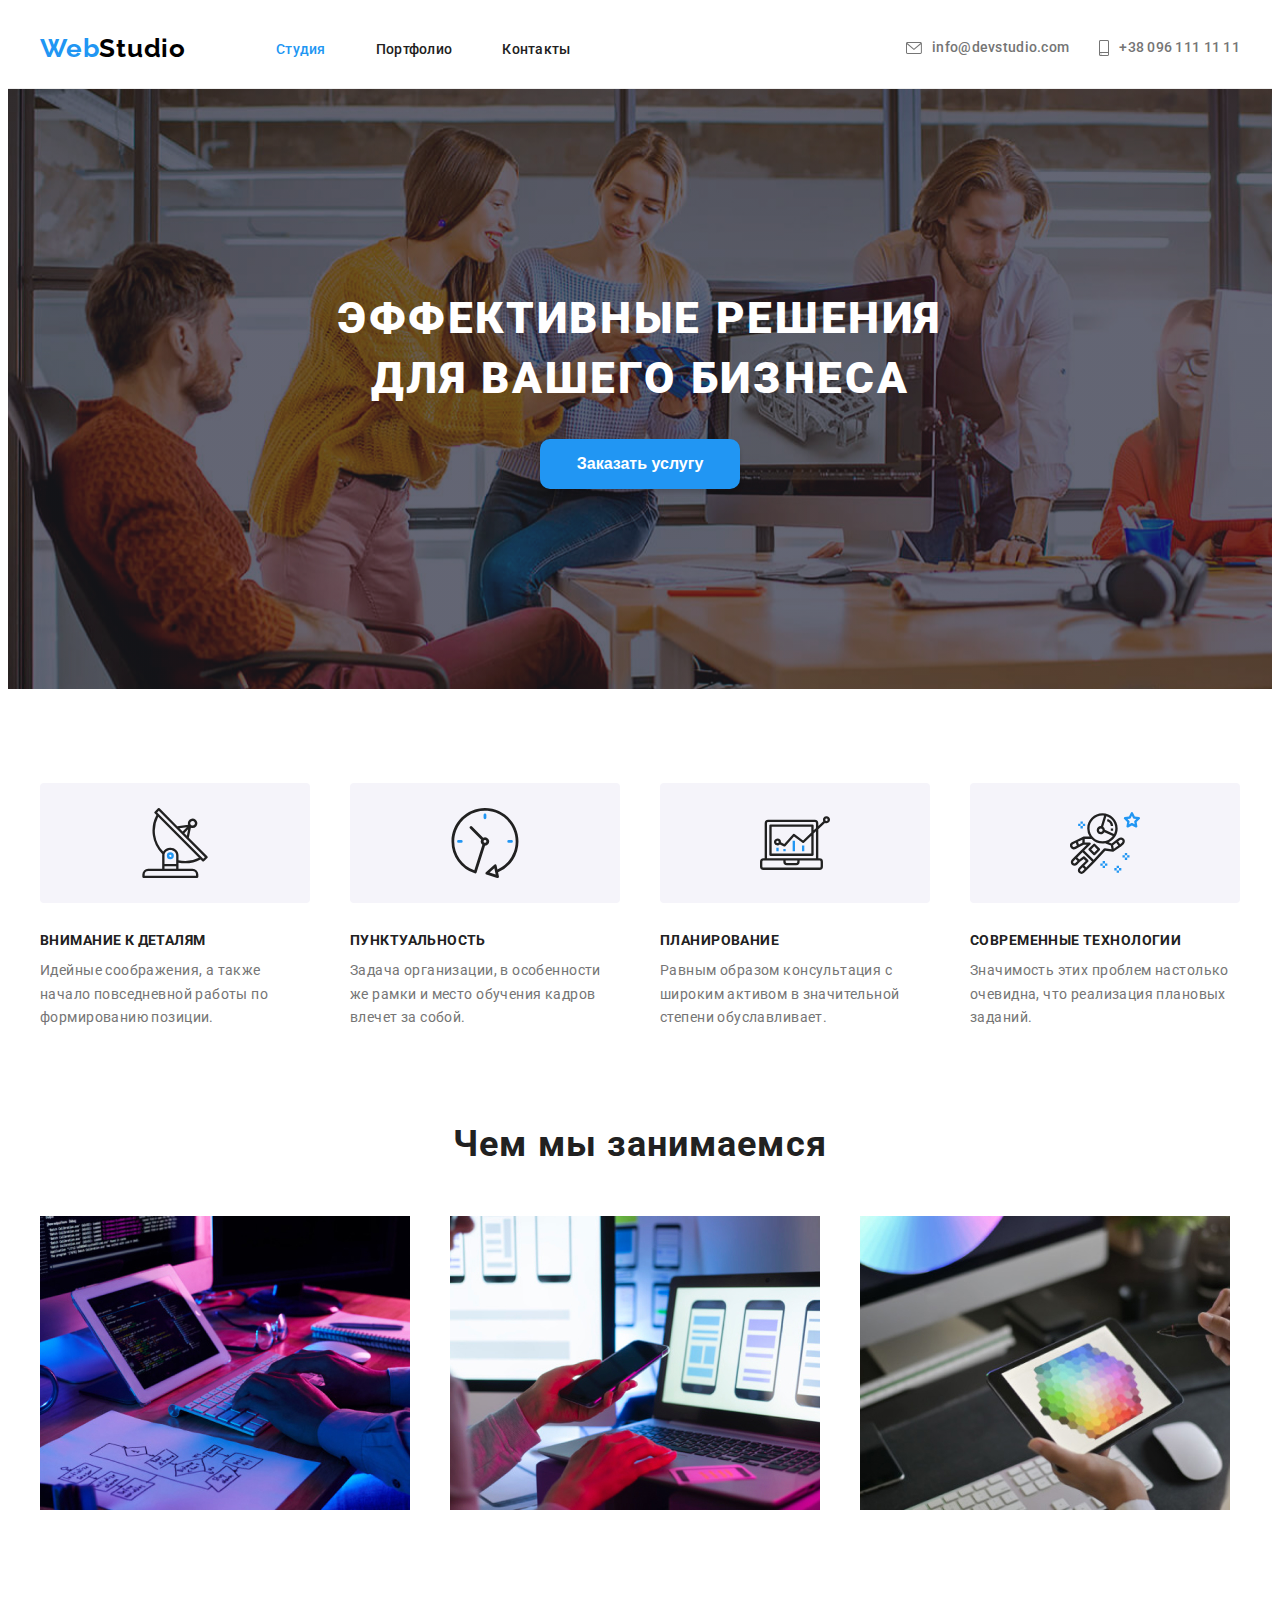
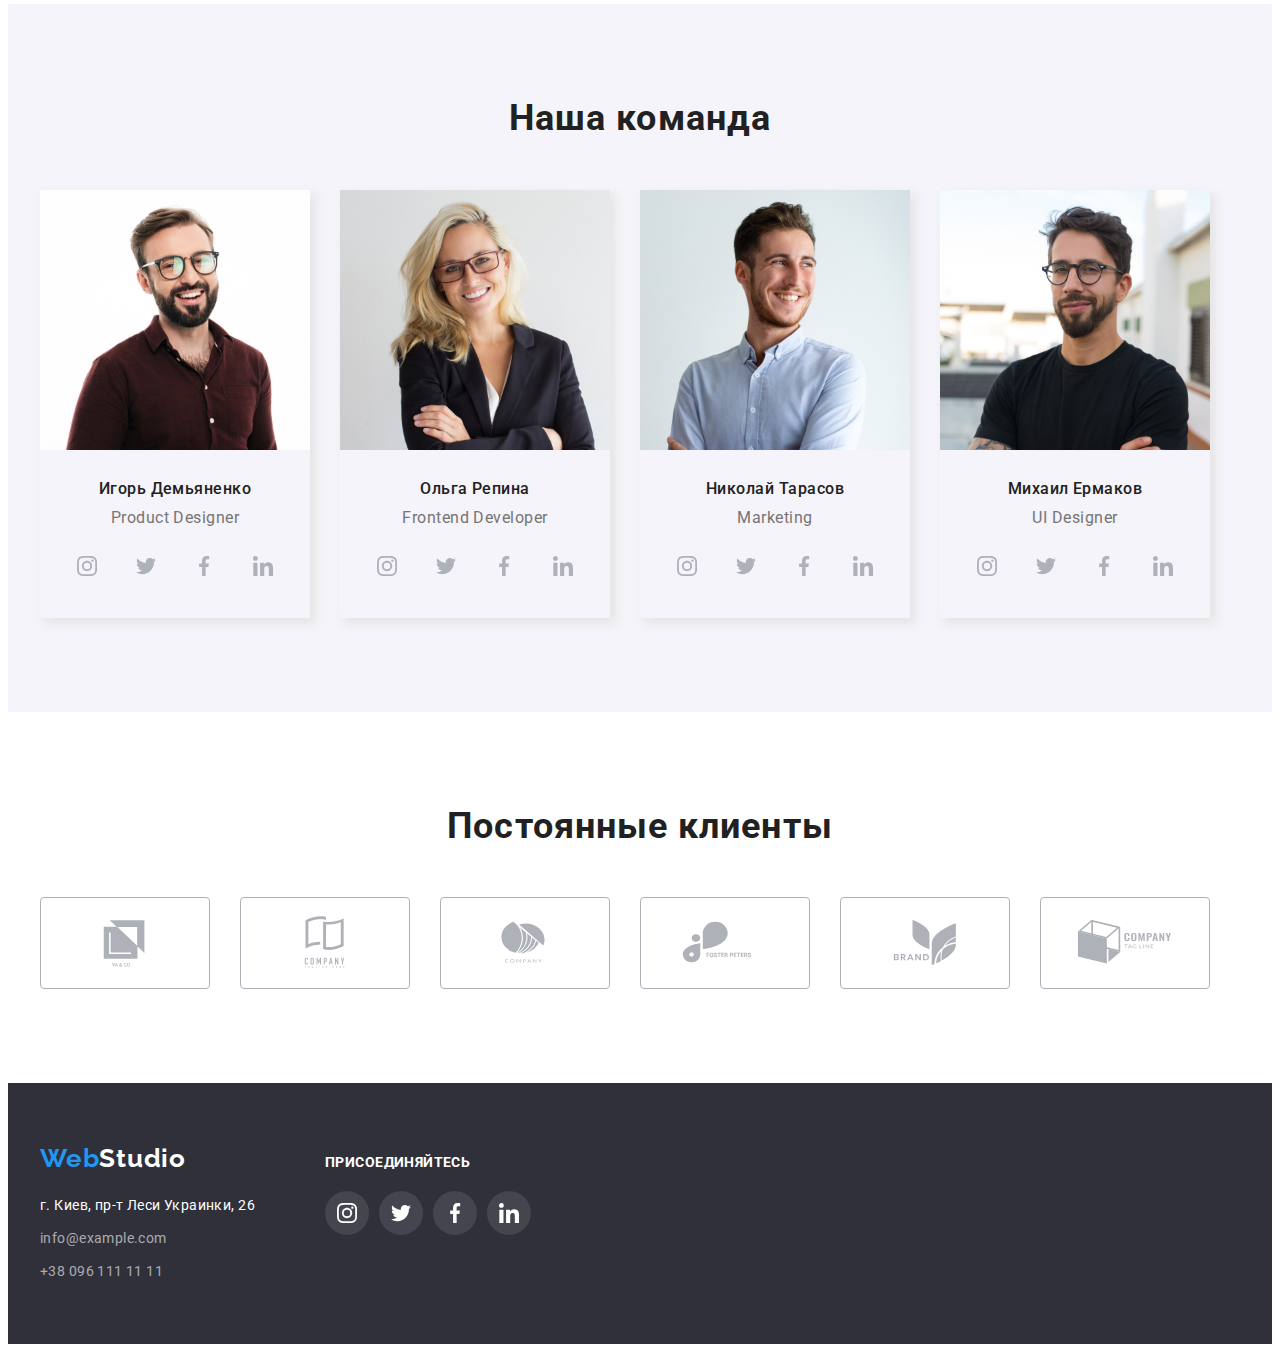
==== index.html @ e1b0efdb "1" ====
<!DOCTYPE html>
        <html lang="ru">
        <head>
            <meta charset="UTF-8">
            <meta http-equiv="X-UA-Compatible" content="IE=edge">
            <meta name="viewport" content="width=device-width, initial-scale=1.0">
            <title>Веб студия</title>
            <link rel="preconnect" href="https://fonts.gstatic.com">
            <link
                href="https://fonts.googleapis.com/css2?family=Raleway:wght@700&amp;family=Roboto:wght@400;500;700;900&amp;display=swap"
                rel="stylesheet">
            <link rel="stylesheet" href="https://cdnjs.cloudflare.com/ajax/libs/modern-normalize/1.0.0/modern-normalize.min.css"
                    integrity="sha512-ISS7cAi1PEhQ8jnbJpJZMd29NlhNj4AWYyLOSp2CE/CsHxTCu+r+t0D2yoJudVrd0/8fTVPUVDzY5Tvli75u/g=="
                    crossorigin="anonymous" />
            <link rel="stylesheet" href="./CSS/styles.css">

        </head>

        <body class="body">
    <!--page header-->
        <header class="header">
            <div class="container header-container">

            
            <nav class="navigation">
                <a class="logo-link link" href="index.html">
                 <span class="logo-link-firstWord">Web</span><span class="logo-link-secondWord">Studio</span> 
                </a>    
                <ul class="menu list">
                    <li class="menu-item"> <a class="menu-item-link link current" href="./index.html">Студия</a> </li>
                    <li class="menu-item"><a class="menu-item-link link " href="./portfolio.html">Портфолио</a> </li>
                    <li class="menu-item"> <a class="menu-item-link link" href="#Контакты">Контакты</a> </li>
                </ul>
            </nav>
            <ul class="header-contacts list">    
                <li class="header-contacts-item"><a class="header-contacts-mail-link link" href="mailto:info@devstudio.com">
                   <svg class="header-contacts-icon-mail">
                            <use  href="./images/sprite.svg#icon-mail"> </use> 
                        </svg>  info@devstudio.com</a></li>

                <li class="header-contacts-item"><a class="header-contacts-tel-link link" href="tel:+380961111111"> 
                    <svg class="header-contacts-icon-smartphone">
                    <use href="./images/sprite.svg#icon-smartphone"> </use>
                </svg> +38 096 111 11 11 </a></li>
                
            </ul> 
            
            </div>
        
        </header>  
   
    <main>
         <!-- hero section -->
            <section class="hero section">
                <div class="container"><h1 class="hero-title" id="Студия">Эффективные решения <br> для вашего бизнеса</h1>
                <button class="modal-btn" type="button">Заказать услугу</button>
                </div>
             </section>
    
    <!-- features section -->
        <section class="features section">
            <div class="container features-container">
                <h2 class="visually-hidden">Features</h2>
            <ul class="features-list section-padding list">
                <li class="features-list-item">
                    <div class="features-list-item-pictureContainer"><svg class="features-list-item-icon">
                        <use href="./images/sprite.svg#icon-antenna"></use>
                    </svg></div>
                    <h3 class="features-list-item-title">Внимание к деталям</h3>
                    <p class="features-list-item-discription"> Идейные соображения, а также начало повседневной работы по
                        формированию позиции.</p>
                </li>
                <li class="features-list-item">
                    <div class="features-list-item-pictureContainer"><svg class="features-list-item-icon">
                        <use href="./images/sprite.svg#icon-clock"></use>
                    </svg>
                </div>
                    <h3 class="features-list-item-title">Пунктуальность</h3>
                    <p class="features-list-item-discription"> Задача организации, в особенности же рамки и место обучения кадров
                        влечет за собой.</p>
                </li>
                <li class="features-list-item">
                    <div class="features-list-item-pictureContainer">
                        <svg class="features-list-item-icon">
                            <use href="./images/sprite.svg#icon-diagram"></use>
                        </svg>
                    </div>
                    <h3 class="features-list-item-title">Планирование</h3>
                    <p class="features-list-item-discription">Равным образом консультация с широким активом в значительной степени
                        обуславливает.</p>
                </li>
                <li class="features-list-item">
                    <div class="features-list-item-pictureContainer">
                        <svg class="features-list-item-icon">
                            <use href="./images/sprite.svg#icon-astronaut"></use>
                        </svg>
                    </div>
                    <h3 class="features-list-item-title">Современные технологии</h3>
                    <p class="features-list-item-discription">Значимость этих проблем настолько очевидна, что реализация плановых
                        заданий.</p>
                </li>
            </ul>
        
        </div>
            
        </section>

    <!-- about section -->
    <section class="about section">
        <div class="container"> 

        
            <h2 class="about-title" id="Портфолио">Чем мы занимаемся</h2>
        
            <ul class="about-list list">
            <li class="about-list-item"><img class="about-list-item-photo" src="./images/about/about1.jpg"
                    alt="пишет на клавиатуре" width="370" height="294"></li>
            <li class="about-list-item"><img class="about-list-item-photo" src="./images/about/about2.jpg"
                    alt="смотрит на телефон" width="370" height="294"></li>
            <li class="about-list-item"><img class="about-list-item-photo" src="./images/about/about3.jpg"
                    alt="смотрит на планшет" width="370" height="294"></li>
        </ul>
    </div>
        
    </section>

    <!--team section-->
    <section class="team section">
    <div class="container team-container section-padding">   
                <h2 class="team-title">Наша команда</h2>
        <ul class="team-list list">
            <li class="team-list-item"><img class="team-list-item-photo" src="./images/team/команда1.jpg" alt="парень в очках"
                    width="270" height="260">
               <div class="team-list-item-dicription"><h3 class="team-list-item-name">Игорь Демьяненко</h3>
            <p class="team-list-item-position" lang="en">Product Designer</p> 
            <ul class="social-list list">
                <li class="social-list-item">
                    <a href="" class="social-list-link link">
                        <svg class="social-list-icon">
                            <use href="./images/sprite.svg#icon-instagram"></use>
                        </svg>
                    </a>
                </li>
                <li class="social-list-item">
                    <a href="" class="social-list-link link">
                        <svg class="social-list-icon">
                            <use href="./images/sprite.svg#icon-twitter"></use>
                        </svg>
                    </a>
                </li>
                <li class="social-list-item">
                    <a href="" class="social-list-link link">
                        <svg class="social-list-icon">
                            <use href="./images/sprite.svg#icon-facebook"></use>
                        </svg>
                    </a>
                </li>
                <li class="social-list-item">
                    <a href="" class="social-list-link link">
                        <svg class="social-list-icon">
                            <use href="./images/sprite.svg#icon-linkedin"></use>
                        </svg>
                    </a>
                </li>
            </ul>
        </div> 
            </li>
            <li class="team-list-item"><img class="team-list-item-photo" src="./images/team/команда2.jpg" alt="девушка в очках"
                    width="270" height="260">
               <div class="team-list-item-dicription"><h3 class="team-list-item-name">Ольга Репина</h3>
            <p class="team-list-item-position" lang="en">Frontend Developer</p>
            <ul class="social-list list">
                <li class="social-list-item">
                    <a href="" class="social-list-link link">
                        <svg class="social-list-icon">
                            <use href="./images/sprite.svg#icon-instagram"></use>
                        </svg>
                    </a>
                </li>
                <li class="social-list-item">
                    <a href="" class="social-list-link link">
                        <svg class="social-list-icon">
                            <use href="./images/sprite.svg#icon-twitter"></use>
                        </svg>
                    </a>
                </li>
                <li class="social-list-item">
                    <a href="" class="social-list-link link">
                        <svg class="social-list-icon">
                            <use href="./images/sprite.svg#icon-facebook"></use>
                        </svg>
                    </a>
                </li>
                <li class="social-list-item">
                    <a href="" class="social-list-link link">
                        <svg class="social-list-icon">
                            <use href="./images/sprite.svg#icon-linkedin"></use>
                        </svg>
                    </a>
                </li>
            </ul>
        
        </div> 
            </li>
            <li class="team-list-item"><img class="team-list-item-photo" src="./images/team/команда3.jpg" alt="парень в рубашке"
                    width="270" height="260">
               <div class="team-list-item-dicription"><h3 class="team-list-item-name">Николай Тарасов</h3>
            <p class="team-list-item-position" lang="en">Marketing</p>
        <ul class="social-list list">
            <li class="social-list-item">
                <a href="" class="social-list-link link">
                    <svg class="social-list-icon">
                        <use href="./images/sprite.svg#icon-instagram"></use>
                    </svg>
                </a>
            </li>
            <li class="social-list-item">
                <a href="" class="social-list-link link">
                    <svg class="social-list-icon">
                        <use href="./images/sprite.svg#icon-twitter"></use>
                    </svg>
                </a>
            </li>
            <li class="social-list-item">
                <a href="" class="social-list-link link">
                    <svg class="social-list-icon">
                        <use href="./images/sprite.svg#icon-facebook"></use>
                    </svg>
                </a>
            </li>
            <li class="social-list-item">
                <a href="" class="social-list-link link">
                    <svg class="social-list-icon">
                        <use href="./images/sprite.svg#icon-linkedin"></use>
                    </svg>
                </a>
            </li>
        </ul>
        </div> 
            </li>
            <li class="team-list-item"><img class="team-list-item-photo" src="./images/team/команда4.jpg"
                    alt="парень в футболке" width="270" height="260">
               <div class="team-list-item-dicription"><h3 class="team-list-item-name">Михаил Ермаков</h3>
            <p class="team-list-item-position" lang="en">UI Designer</p>
        <ul class="social-list list">
            <li class="social-list-item">
                <a href="" class="social-list-link link">
                    <svg class="social-list-icon">
                        <use href="./images/sprite.svg#icon-instagram"></use>
                    </svg>
                </a>
            </li>
            <li class="social-list-item">
                <a href="" class="social-list-link link">
                    <svg class="social-list-icon">
                        <use href="./images/sprite.svg#icon-twitter"></use>
                    </svg>
                </a>
            </li>
            <li class="social-list-item">
                <a href="" class="social-list-link link">
                    <svg class="social-list-icon">
                        <use href="./images/sprite.svg#icon-facebook"></use>
                    </svg>
                </a>
            </li>
            <li class="social-list-item">
                <a href="" class="social-list-link link">
                    <svg class="social-list-icon">
                        <use href="./images/sprite.svg#icon-linkedin"></use>
                    </svg>
                </a>
            </li>
        </ul>
        </div> 
            </li>

            
        </ul>
    </div>
    </section>

    <!--clients section-->
    <section class="clients-section section">
<div class="container clients-container clients-padding">
<h2 class="clients-title">Постоянные клиенты</h2>
<ul class="clients-section-list list">
    <li class="clients-section-list-item link">
        <a href="" class="clients-section-list-link">
        <svg class="clients-section-list-link-logo">
            <use href="./images/sprite.svg#icon-logo"></use>
        </svg>
        </a>
    </li>
    <li class="clients-section-list-item link"> 
        <a href="" class="clients-section-list-link">
        <svg class="clients-section-list-link-logo">
            <use href="./images/sprite.svg#icon-logo-1"></use>
        </svg>
        </a>
    </li>
    <li class="clients-section-list-item link">
        <a href="" class="clients-section-list-link"><svg class="clients-section-list-link-logo">
            <use href="./images/sprite.svg#icon-logo-2"></use>
        </svg>
        </a>
    </li>
    <li class="clients-section-list-item link">
        <a href="" class="clients-section-list-link">
        <svg class="clients-section-list-link-logo">
            <use href="./images/sprite.svg#icon-logo-3"></use>
        </svg>
        </a>
    </li>
    <li class="clients-section-list-item link">
        <a href="" class="clients-section-list-link">
        <svg class="clients-section-list-link-logo">
            <use href="./images/sprite.svg#icon-logo-4"></use>
        </svg>
        </a>
    </li>
    <li class="clients-section-list-item link">
        <a href="" class="clients-section-list-link">
        <svg class="clients-section-list-link-logo">
            <use href="./images/sprite.svg#icon-logo-5"></use>
        </svg>
        </a>
    </li>
</ul>

</div>
 </section>
</main> 
    
    <!--footer section-->
    <footer class="footer">
    
        <div class="container footer-container">
            <div class="footer-container-logoContacts"> <a class="logo-link logo-link-footer link" href="index.html">
                    <span class="logo-link-firstWord">Web</span><span class="logo-link-secondWord-footer">Studio</span>
                </a>
                <address class="adress" id="Контакты">
                    <ul class="adress-list list">
                        <li class="adress-list-item"><a class="adress-list-item-link-map link"
                                href="https://goo.gl/maps/LLyhizGKncTBWdUg9" rel="noopener noreferrer" target="blank">г.
                                Киев, пр-т Леси
                                Украинки, 26</a></li>
                        <li class="adress-list-item"><a class="adress-list-item-link link"
                                href="mailto:info@example.com">info@example.com</a></li>
                        <li class="adress-list-item"><a class="adress-list-item-link link" href="tel:+380961111111">+38 096
                                111 11
                                11</a></li>
                    </ul>
            </div>
            </address>
            <div class="social-links-footer-container">
                <h3 class="social-links-footer-title">присоединяйтесь</h3>
                <ul class="social-links-footer-list list">
                    <li class="social-links-footer-list-item">
                        <a class="social-links-footer-list-item-link link" href="">
                            <svg class="social-links-footer-list-item-icon">
                                <use href="./images/sprite.svg#icon-instagram"></use>
                            </svg>
                        </a>
                    </li>
                    <li class="social-links-footer-list-item">
                        <a class="social-links-footer-list-item-link link" href="">
                            <svg class="social-links-footer-list-item-icon">
                                <use href="./images/sprite.svg#icon-twitter"></use>
                            </svg>
                        </a>
                    </li>
                    <li class="social-links-footer-list-item">
                        <a class="social-links-footer-list-item-link link" href="">
                            <svg class="social-links-footer-list-item-icon">
                                <use href="./images/sprite.svg#icon-facebook"></use>
                            </svg>
                        </a>
                    </li>
                    <li class="social-links-footer-list-item">
                        <a class="social-links-footer-list-item-link link" href="">
                            <svg class="social-links-footer-list-item-icon">
                                <use href="./images/sprite.svg#icon-linkedin"></use>
                            </svg>
                        </a>
                    </li>
                </ul>
            </div>
        </div>
    </footer>

        </body>
        </html>
---- CSS/styles.css ----
:root {
  --hover-color: #2196f3;
  --title-color: #212121;
  --contacts-and-discriptions-color: #757575;
  --footer-and-background-color: #2f303a;
  --team-and-portfolio-buttoms-backgrounds: #f5f4fa;
}

h1,
h2,
h3,
h4,
h5,
h6,
p {
  margin-top: 0;
  margin-bottom: 0;
}

ul,
ol {
  margin-top: 0;
  margin-bottom: 0;
  padding-left: 0;
}

img {
  display: block;
  max-width: 100%;
}

.list {
  list-style: none;
}
.link {
  text-decoration: none;
}

.section-padding {
  /* padding-top: 94px;
  padding-bottom: 94px;  */
}

.section {
  padding-top: 94px;
  padding-bottom: 94px;
}

.body {
  font-family: "Roboto", sans-serif;
}

.container {
  width: 1200px;
  padding-left: 15px;
  padding-right: 15px;
  margin: 0 auto;
}

.visually-hidden {
  position: absolute;
  width: 1px;
  height: 1px;
  margin: -1px;
  border: 0;
  padding: 0;

  white-space: nowrap;
  clip-path: inset(100%);
  clip: rect(0 0 0 0);
  overflow: hidden;
}

.social-list-icon {
  width: 20px;
  height: 20px;
}

.social-list-link {
  display: flex;
  justify-content: center;
  align-items: center;
  width: 44px;
  height: 44px;
  background-color: #ffffff;
  border-radius: 50%;
}

.social-list {
  display: flex;
  /* padding: 16px 32px 0px 32px; */
  justify-content: space-between;
}

/*header*/

.header {
  border-bottom: 1px solid #eeeeee;
}

.header-container {
  display: flex;
  align-items: center;
}

.logo-link:not(.logo-link-footer) {
  margin-right: 90px;
  /* padding-top: 25px;
  padding-bottom: 25px; */
}

.navigation {
  display: flex;
  align-items: center;
  /*margin-right: 333px;
  padding-bottom: 32px;
  padding-top: 32px; */
}

.menu {
  display: flex;
  align-items: center;
}

.menu-item:not(:last-child) {
  margin-right: 50px;
}

.header-contacts {
  display: flex;
  align-items: center;
  margin-left: auto;
}
.header-contacts-item:not(:last-child) {
}

.logo-link {
  font-family: "Raleway", sans-serif;
  font-weight: 700;
  font-size: 26px;
  line-height: 1.19;
  letter-spacing: 0.03em;
}

.logo-link-firstWord {
  color: var(--hover-color);
}
.logo-link-secondWord {
  color: #000;
}

.menu-item-link {
  font-weight: 500;
  font-size: 14px;
  line-height: 1.14;
  letter-spacing: 0.02em;
  color: var(--title-color);
  padding-top: 32px;
  padding-bottom: 32px;
}

.menu-item-link:hover,
.menu-item-link:focus,
.current {
  color: var(--hover-color);
}

.header-contacts-tel-link,
.header-contacts-mail-link {
  font-weight: 500;
  font-size: 14px;
  line-height: 1.14;
  letter-spacing: 0.02em;
  color: var(--contacts-and-discriptions-color);

  display: flex;
  align-items: center;
}

.header-contacts-mail-link {
  margin-right: 30px;
}

.header-contacts-tel-link:hover,
.header-contacts-tel-link:focus {
  color: var(--hover-color);
}
.header-contacts-mail-link:hover,
.header-contacts-mail-link:focus {
  color: var(--hover-color);
}

.header-contacts-icon {
  display: inline;

  margin-right: 10px;
}

.header-contacts-icon-mail {
  display: flex;
  align-items: center;
  justify-content: center;
  fill: currentColor;
  width: 16px;
  height: 12px;
  margin: 34px 10px 34px;
}

.header-contacts-icon-smartphone {
  fill: #757575;
  width: 10px;
  height: 16px;
  fill: currentColor;

  margin: 32px 10px 32px 0px;
}

/*header end*/

/*hero*/

.hero {
  background-color: var(--footer-and-background-color);
  text-align: center;
  padding-top: 200px;
  padding-bottom: 200px;
  background-color: #c4c4c4;
  background-image: linear-gradient(
      rgba(47, 48, 58, 0.4),
      rgba(47, 48, 58, 0.4)
    ),
    url(../images/hero/Img.jpg);
  background-size: cover;
  max-width: 1600px;
}

.hero-title {
  font-weight: 900;
  font-size: 44px;
  line-height: 1.36;

  letter-spacing: 0.06em;
  text-transform: uppercase;
  color: #ffffff;
  text-align: center;

  margin-bottom: 30px;
}

.modal-btn:hover,
.modal-btn:focus {
  background-color: #188ce8;
}
.modal-btn {
  font-weight: 700;
  font-size: 16px;
  line-height: 1.87;
  color: #ffffff;

  background: var(--hover-color);
  box-shadow: 0px 4px 4px rgba(0, 0, 0, 0.15);
  border-radius: 4px;

  width: 200px;
  height: 50px;
  left: 700px;
  top: 430px;

  text-align: center;

  border-radius: 10px;
  border: none;
  cursor: pointer;
}

/*hero end*/

/*features section*/

.features-list-item-title {
  font-weight: 700;
  font-size: 14px;
  line-height: 1.14;
  letter-spacing: 0.03em;
  text-transform: uppercase;

  color: var(--title-color);

  margin-bottom: 10px;
}

.features-list-item-discription {
  font-weight: 400;
  font-style: normal;
  font-size: 14px;
  line-height: 1.71;
  letter-spacing: 0.03em;

  width: 270px;
  /* height: 75px; 
  left: 215px; 
  top: 800px; */

  color: var(--contacts-and-discriptions-color);
}

.features-list {
  display: flex;
  justify-content: space-between;
}

.features-list-item {
  align-content: flex-start;
  width: 270px;
}

.features-list-item:not(:last-child) {
  margin-right: 30px;
}

.features-list-item-pictureContainer {
  display: flex;

  width: 270px;
  height: 120px;
  justify-content: center;
  align-items: center;
  background: #f5f4fa;
  border-radius: 4px;
  margin-bottom: 30px;
}

.features-list-item-icon {
  display: flex;
  width: 70px;
  height: 70px;
}

/*end features section */

/*about section*/

.about {
  text-align: center;
  padding-top: 0px;
}

.about-title {
  font-weight: 700;
  font-size: 36px;
  line-height: 1.16;
  text-align: center;
  letter-spacing: 0.03em;
  color: var(--title-color);

  margin-bottom: 50px;
}

.about-list {
  display: flex;
  flex-wrap: wrap;
  margin-left: -30px;
  margin-top: -30px;
}

.about-list-item {
  flex-basis: calc((100% - 90px) / 3);
  margin-top: 30px;
  margin-left: 30px;
}

/*end about section*/

/*team section*/
.team-container {
}

.team {
  background-color: var(--team-and-portfolio-buttoms-backgrounds);
}
.team-title {
  font-weight: 700;
  font-size: 36px;
  line-height: 1.16;
  letter-spacing: 0.03em;
  color: var(--title-color);
  display: flex;
  align-items: center;
  justify-content: center;

  margin-bottom: 50px;
}

.team-list {
  display: flex;
  /*  justify-content: space-between; 
  /* padding-bottom: 30px; */
  flex-wrap: wrap;
  margin-top: -30px;
  margin-left: -30px;
  /*  flex-basis: calc((100% - 120px) / 4); */
}

.team-list-item {
  /* outline: 1px ridge rgba(0, 0, 0, 0.15) ;
  outline-offset: -1px; */

  width: 270px;
  /*border: 1px;
  border-style: solid;
  border-radius: 4px; */

  margin-top: 30px;
  margin-left: 30px;

  box-shadow: 5px 5px 10px 1px #e5e5e5;
}

.team-list-item-photo {
  /*  margin-bottom: 30px; */
}

.team-list-item-dicription {
  /* margin-bottom: 60px; */
  padding-top: 30px;
  padding-bottom: 30px;
  padding-right: 25px;
  padding-left: 25px;
}

.photofilter-discription {
}

.team-list-item-name {
  font-weight: 500;
  font-size: 16px;
  line-height: 1.18;
  letter-spacing: 0.03em;
  color: var(--title-color);
  display: flex;
  align-items: center;
  margin-bottom: 10px;
  justify-content: center;
}
.team-list-item-position {
  font-weight: 400;
  font-size: 16px;
  line-height: 1.18;
  letter-spacing: 0.03em;
  color: var(--contacts-and-discriptions-color);
  display: flex;
  align-items: center;
  justify-content: center;
  margin-bottom: 16px;
}

.social-list-icon {
  width: 20px;
  height: 20px;
  fill: #afb1b8;
}

.social-list-link {
  display: flex;
  justify-content: center;
  align-items: center;
  width: 44px;
  height: 44px;
  background-color: transparent;
  border-radius: 50%;
}

.social-list-link:hover,
.social-list-link:focus {
  background: #2196f3;
}

.social-list-link:hover .social-list-icon,
.social-list-link:focus .social-list-icon {
  fill: #ffffff;
}

.social-list {
  display: flex;
  /* padding: 16px 32px 0px 32px; */
  justify-content: space-between;
}

/*end team section*/

/*clients section */

.clients-container {
}

.clients-title {
  font-weight: 700;
  font-size: 36px;
  line-height: 1.16;
  letter-spacing: 0.03em;
  color: var(--title-color);
  display: flex;
  align-items: center;
  justify-content: center;
  margin-bottom: 50px;
}

.clients-section-list {
  display: flex;
}
.clients-section-list-item:not(:last-child) {
  margin-right: 30px;
}

.clients-section-list-link {
  width: 170px;
  height: 92px;
  border: 1px solid #afb1b8;
  box-sizing: border-box;
  border-radius: 4px;

  display: flex;
  align-items: center;
  justify-content: center;
}

.clients-section-list-item {
  display: flex;

  width: 170px;
  height: 92px;
}
.clients-section-list-link-logo {
  width: 106px;
  height: 60px;
  fill: #afb1b8;
}

.clients-section-list-link:hover,
.clients-section-list-link:focus,
.clients-section-list-link:hover .clients-section-list-link-logo,
.clients-section-list-link:focus .clients-section-list-link-logo {
  border-color: #2196f3;
  fill: #2196f3;
}

.clients-section-list-link-logo:hover,
.clients-section-list-link-logo:focus {
  fill: #2196f3;
}

/*end clients section*/

/*footer*/

.adress {
  display: block;
}

.footer {
  background: var(--footer-and-background-color);
}

.footer-container {
  padding-bottom: 60px;
  padding-top: 60px;

  display: flex;

  align-items: baseline;
}

.logo-link-footer {
  display: block;
  margin-bottom: 20px;
}

.logo-link-firstWord {
  color: var(--hover-color);
}

.logo-link-secondWord-footer {
  color: #ffffff;
}

.adress-list-item-link-map {
  font-style: normal;
  font-weight: 400;
  font-size: 14px;
  line-height: 1.5;
  letter-spacing: 0.03em;

  color: #ffffff;
}

.adress-list-item-link {
  font-weight: 400;
  font-size: 14px;
  line-height: 1.71;
  font-style: normal;

  letter-spacing: 0.03em;
  color: rgba(255, 255, 255, 0.6);
}
.adress-list-item-link-map {
  font-weight: 400;
  font-size: 14px;
  line-height: 1.71;
  letter-spacing: 0.03em;

  color: #ffffff;
}

.adress-list-item:not(:last-child) {
  margin-bottom: 9px;
}

.social-links-footer-container {
  margin-left: 70px;
}

.social-links-footer-title {
  font-family: Roboto;
  font-weight: 700;
  font-size: 14px;
  line-height: 1.14;
  letter-spacing: 0.03em;
  color: #ffffff;
  text-transform: uppercase;

  margin-bottom: 20px;
}

.social-links-footer-list-item-link {
  display: flex;
  justify-content: center;
  align-items: center;
  width: 44px;
  height: 44px;
  background-color: rgba(255, 255, 255, 0.1);
  border-radius: 50%;
}

.social-links-footer-list-item-icon {
  width: 20px;
  height: 20px;
  fill: #ffffff;
}

.social-links-footer-list-item:not(:last-child) {
  margin-right: 10px;
}

.social-links-footer-list-item-link:hover,
.social-links-footer-list-item-link:focus {
  background: #2196f3;
}

.social-links-footer-list-item-link:hover .social-links-footer-list-item-icon,
.social-links-footer-list-item-link:focus .social-links-footer-list-item-icon {
  fill: #ffffff;
}

.social-links-footer-list {
  display: flex;
  justify-content: space-between;
}

/*end footer section*/

/*  portfolio section*/

.portfolio {
}

.portfolio-container {
}

.portfolio-list {
  display: flex;
  justify-content: center;
  margin-bottom: 50px;
}

.portfolio-item:not(:last-child) {
  margin-right: 8px;
}

.portfolio-photofilter-list {
  display: flex;
  flex-wrap: wrap;
  margin-left: -30px;
  margin-top: -30px;
}

.portfolio-photofilter-list-item {
  flex-basis: calc((100% - 90px) / 3);
  margin-left: 30px;
  margin-top: 30px;

  width: 270px;
  border: 1px;
}

.portfolio-photofilter-list-item:hover,
.portfolio-photofilter-list-item:focus {
  box-shadow: 5px 5px 10px 1px #e5e5e5;
}

.portfolio-photofilter-list-item:nth-child(3n) {
  margin-right: 0px;
}

.portfolio-item-link {
  width: 145px;
  height: 38px;
  left: 712px;
  top: 174px;

  background: var(--team-and-portfolio-buttoms-backgrounds);
  border-radius: 4px;

  border: none;
  border-radius: 5px;
}
.portfolio-item :hover,
.portfolio-item:focus {
  background-color: var(--hover-color);
  color: #ffffff;
  cursor: pointer;
  box-shadow: 5px 5px 10px 1px #e5e5e5;
}

.photofilter-discription {
  padding-top: 20px;
  padding-bottom: 20px;
  padding-right: 24px;
  padding-left: 24px;

  border-right: 1px solid #eeeeee;
  border-bottom: 1px solid #eeeeee;
  border-left: 1px solid #eeeeee;
}

.portfolio-item {
  font-weight: 500;
  font-size: 16px;
  line-height: 1.62;
  letter-spacing: 0.03em;

  color: var(--title-color);
}

.portfolio-photofilter-list-title {
  font-weight: 700;
  font-size: 18px;
  line-height: 2;
  letter-spacing: 0.06em;
  color: var(--title-color);
  margin-bottom: 5px;
}
.portfolio-photofilter-list-discription {
  font-weight: 400;
  font-size: 16px;
  line-height: 1.87;
  letter-spacing: 0.03em;
  color: var(--contacts-and-discriptions-color);
}
/*  end portfolio section*/
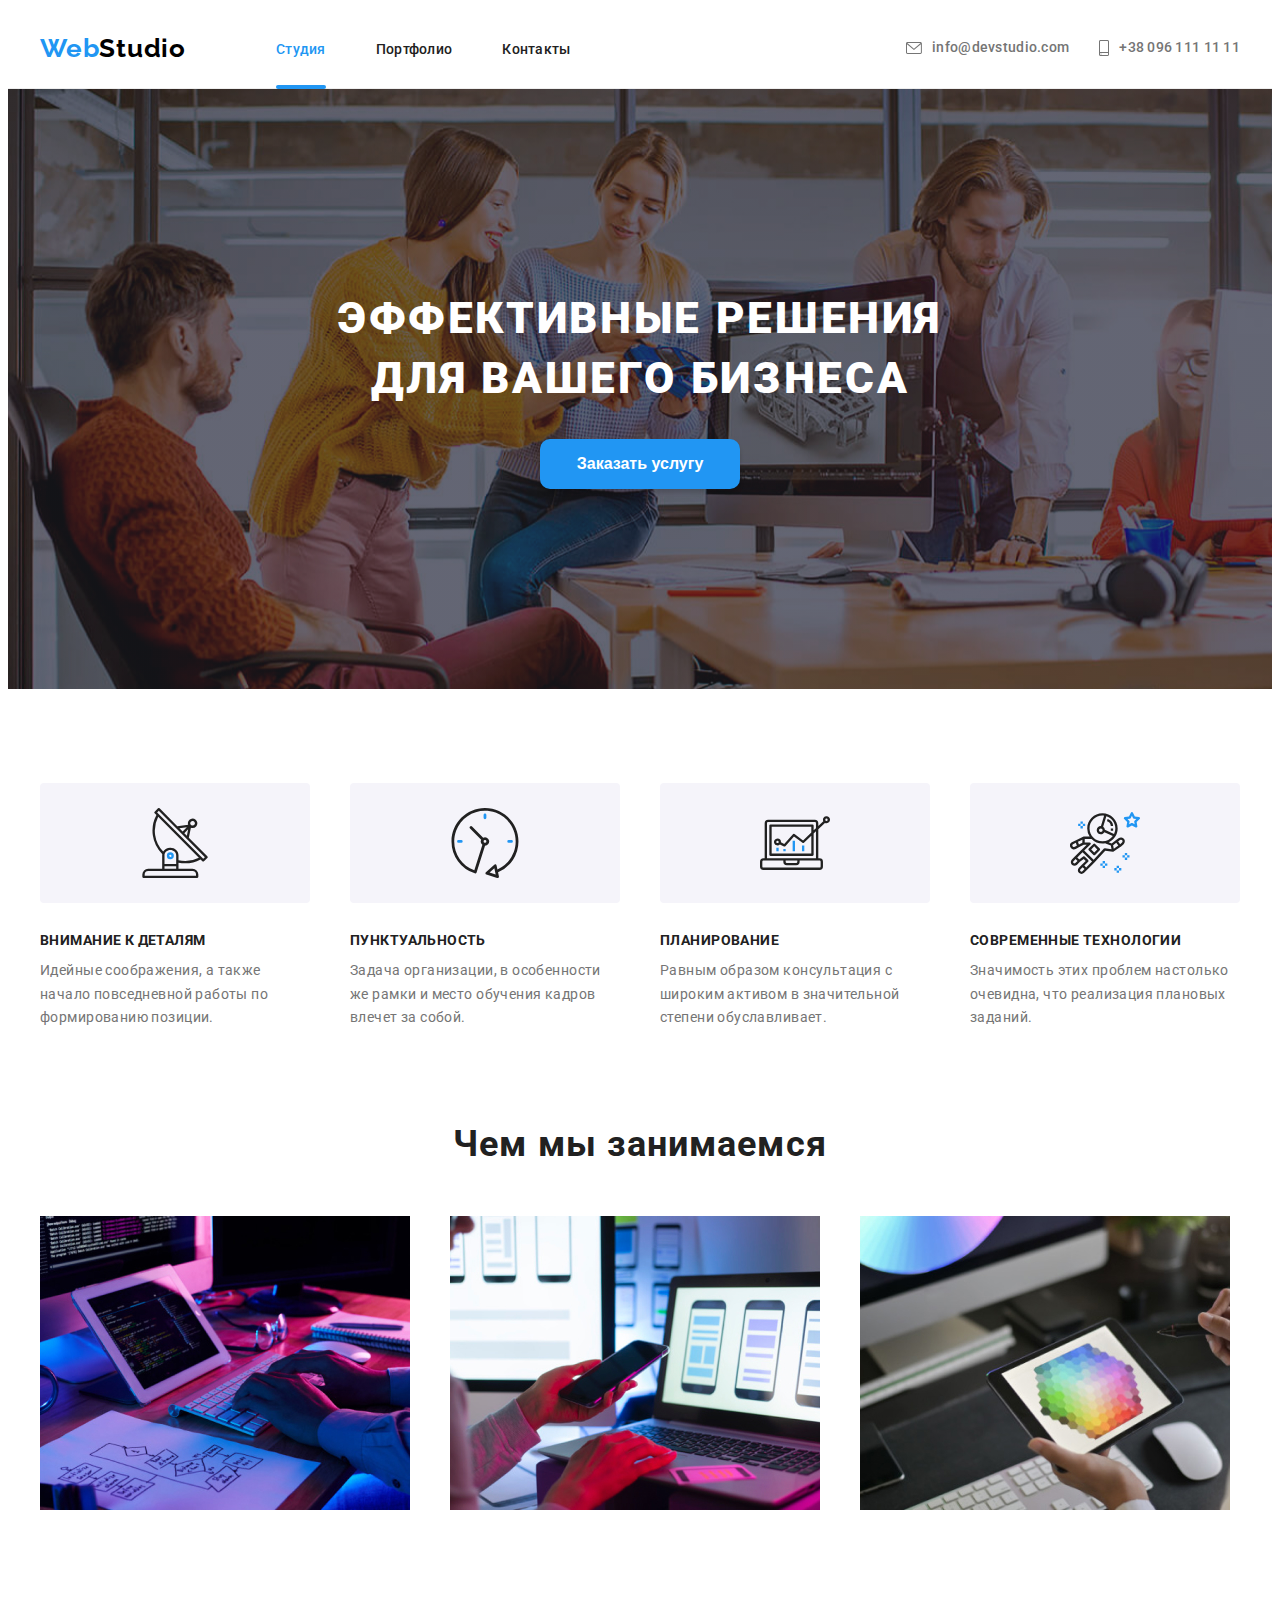
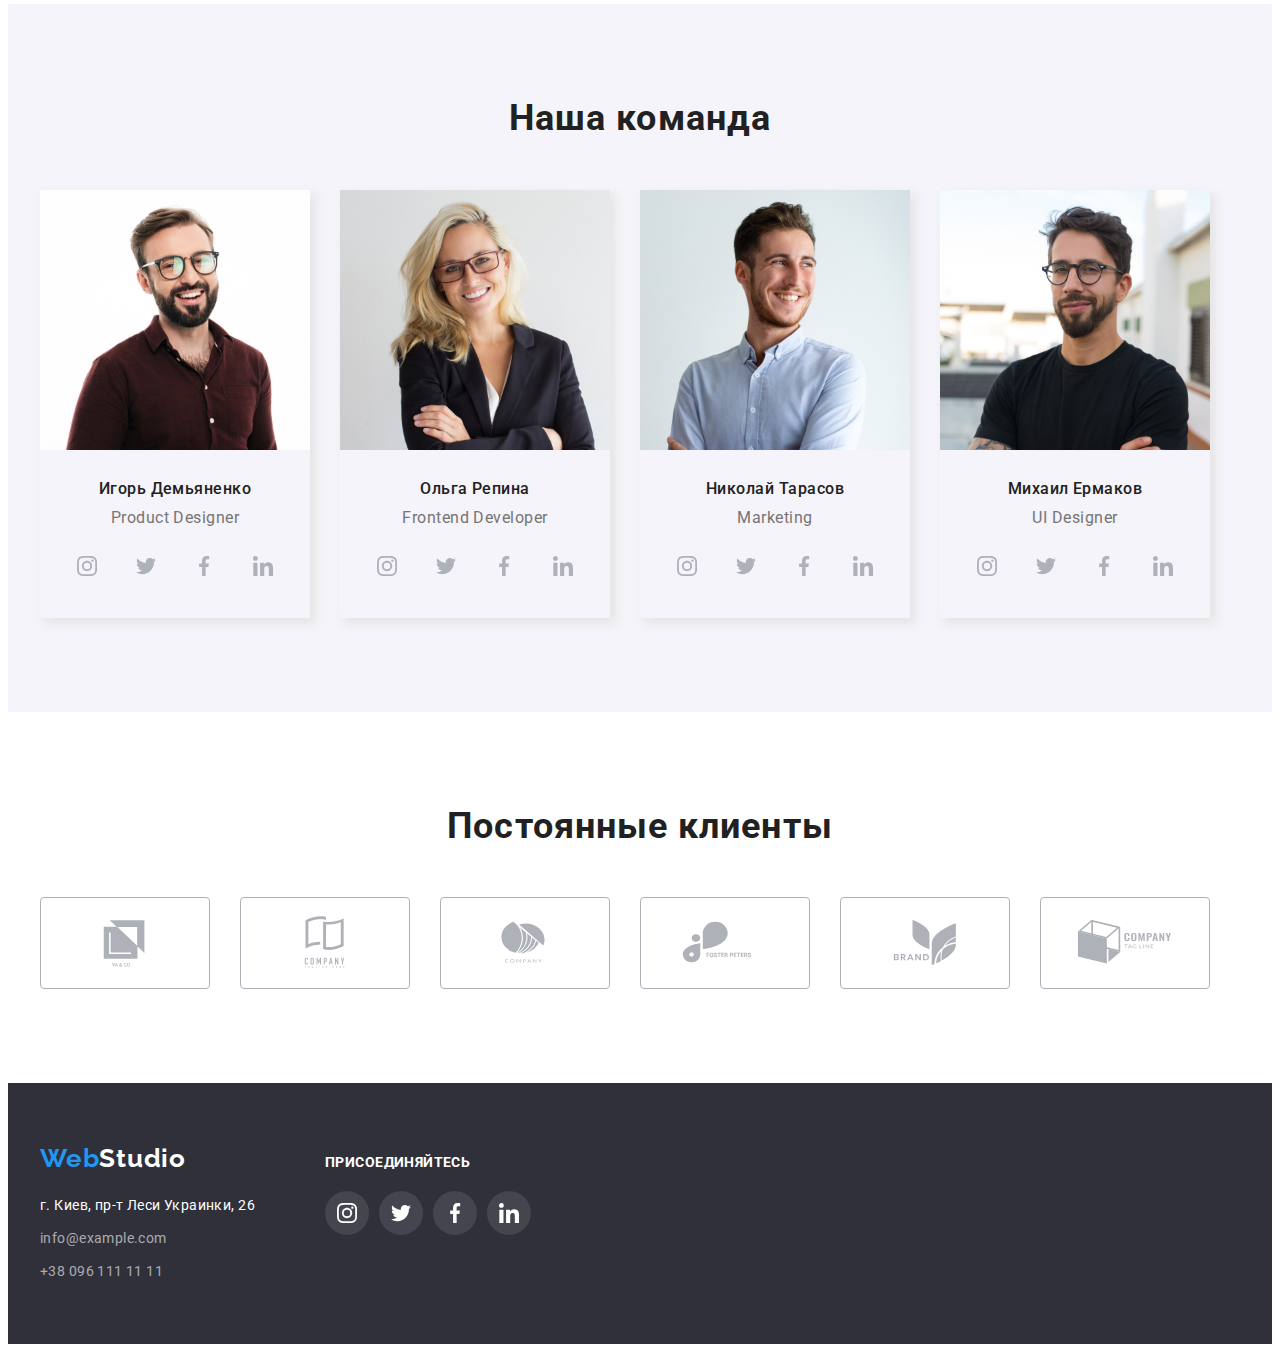
==== commit a0513e9e: "1" ====
--- a/index.html
+++ b/index.html
@@ -27,7 +27,7 @@
                  <span class="logo-link-firstWord">Web</span><span class="logo-link-secondWord">Studio</span> 
                 </a>    
                 <ul class="menu list">
-                    <li class="menu-item"> <a class="menu-item-link link current" href="./index.html">Студия</a> </li>
+                    <li class="menu-item"> <a class="menu-item-link link current current-menu-item-link" href="./index.html">Студия</a> </li>
                     <li class="menu-item"><a class="menu-item-link link " href="./portfolio.html">Портфолио</a> </li>
                     <li class="menu-item"> <a class="menu-item-link link" href="#Контакты">Контакты</a> </li>
                 </ul>
--- a/CSS/styles.css
+++ b/CSS/styles.css
@@ -4,6 +4,8 @@
   --contacts-and-discriptions-color: #757575;
   --footer-and-background-color: #2f303a;
   --team-and-portfolio-buttoms-backgrounds: #f5f4fa;
+  --transition-duration: 250ms;
+  --transition-timing-function: cubic-bezier(0.4, 0, 0.2, 1);
 }
 
 h1,
@@ -157,11 +159,32 @@
   color: var(--title-color);
   padding-top: 32px;
   padding-bottom: 32px;
+
+  transition-property: color;
+  transition-duration: var(--transition-duration);
+  transition-timing-function: var(--transition-timing-function);
+
+  position: relative;
+}
+
+.current-menu-item-link::after {
+  content: "";
+
+  position: absolute;
+  left: 0px;
+  bottom: 0px;
+
+  display: block;
+  width: 100%;
+  height: 4px;
+  border-radius: 2px;
+  background-color: var(--hover-color);
 }
 
 .menu-item-link:hover,
 .menu-item-link:focus,
-.current {
+.current,
+.current-menu-item-link {
   color: var(--hover-color);
 }
 
@@ -175,6 +198,10 @@
 
   display: flex;
   align-items: center;
+
+  transition-property: color;
+  transition-duration: var(--transition-duration);
+  transition-timing-function: var(--transition-timing-function);
 }
 
 .header-contacts-mail-link {
@@ -232,6 +259,7 @@
     url(../images/hero/Img.jpg);
   background-size: cover;
   max-width: 1600px;
+  margin: auto;
 }
 
 .hero-title {
@@ -271,6 +299,10 @@
   border-radius: 10px;
   border: none;
   cursor: pointer;
+
+  transition-property: background-color;
+  transition-duration: var(--transition-duration);
+  transition-timing-function: var(--transition-timing-function);
 }
 
 /*hero end*/
@@ -418,6 +450,21 @@
 
 .team-list-item-photo {
   /*  margin-bottom: 30px; */
+  position: relative;
+}
+
+.about-list-item-photo::before {
+  display: inline-block;
+  content: "";
+
+  position: absolute;
+  bottom: 0;
+  left: 0;
+  width: 100%;
+  height: 100%;
+  background-color: rgba(47, 48, 58, 0.8);
+
+  opacity: 0;
 }
 
 .team-list-item-dicription {
@@ -458,6 +505,10 @@
   width: 20px;
   height: 20px;
   fill: #afb1b8;
+
+  transition-property: fill;
+  transition-duration: var(--transition-duration);
+  transition-timing-function: var(--transition-timing-function);
 }
 
 .social-list-link {
@@ -468,6 +519,10 @@
   height: 44px;
   background-color: transparent;
   border-radius: 50%;
+
+  transition-property: background;
+  transition-duration: var(--transition-duration);
+  transition-timing-function: var(--transition-timing-function);
 }
 
 .social-list-link:hover,
@@ -522,6 +577,10 @@
   display: flex;
   align-items: center;
   justify-content: center;
+
+  transition-property: border-color;
+  transition-duration: var(--transition-duration);
+  transition-timing-function: var(--transition-timing-function);
 }
 
 .clients-section-list-item {
@@ -534,6 +593,10 @@
   width: 106px;
   height: 60px;
   fill: #afb1b8;
+
+  transition-property: fill;
+  transition-duration: var(--transition-duration);
+  transition-timing-function: var(--transition-timing-function);
 }
 
 .clients-section-list-link:hover,
@@ -639,6 +702,10 @@
   height: 44px;
   background-color: rgba(255, 255, 255, 0.1);
   border-radius: 50%;
+
+  transition-property: background;
+  transition-duration: var(--transition-duration);
+  transition-timing-function: var(--transition-timing-function);
 }
 
 .social-links-footer-list-item-icon {
@@ -722,6 +789,10 @@
 
   border: none;
   border-radius: 5px;
+
+  transition-property: color, background-color;
+  transition-duration: var(--transition-duration);
+  transition-timing-function: var(--transition-timing-function);
 }
 .portfolio-item :hover,
 .portfolio-item:focus {
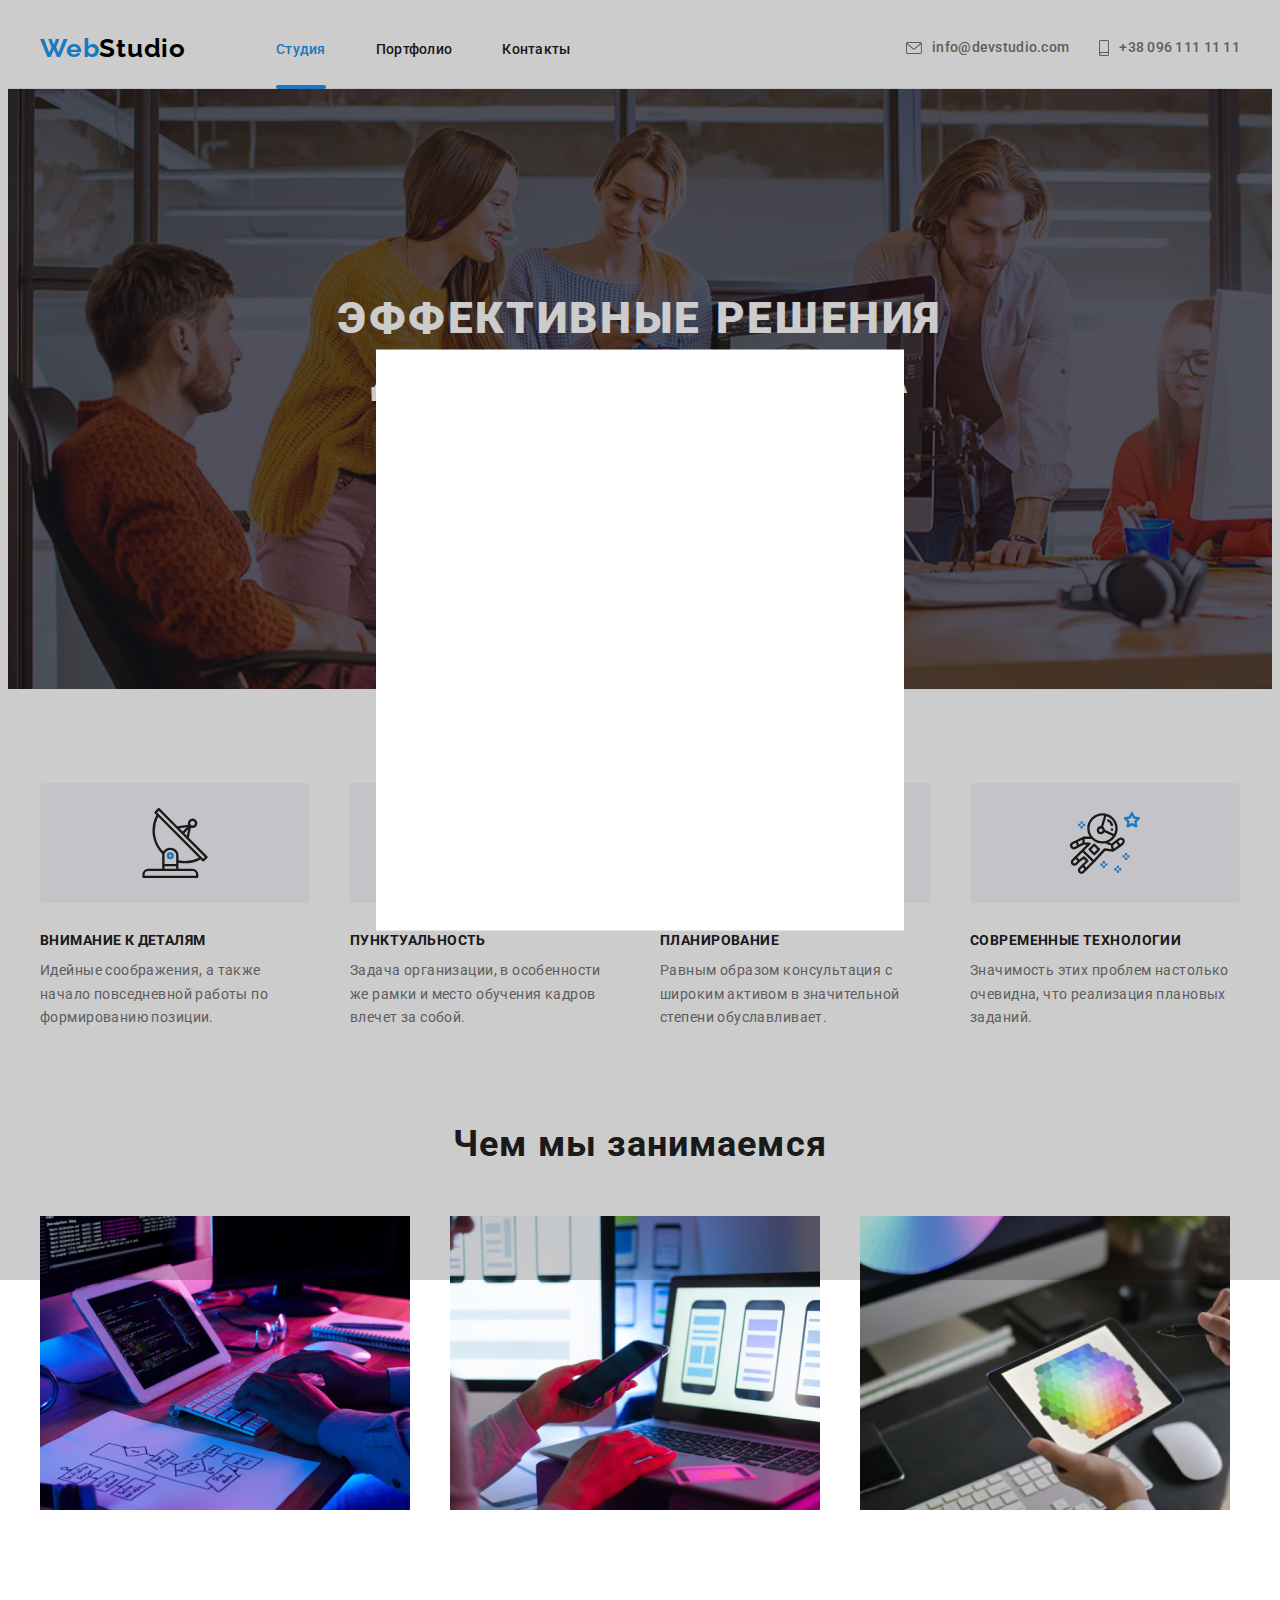
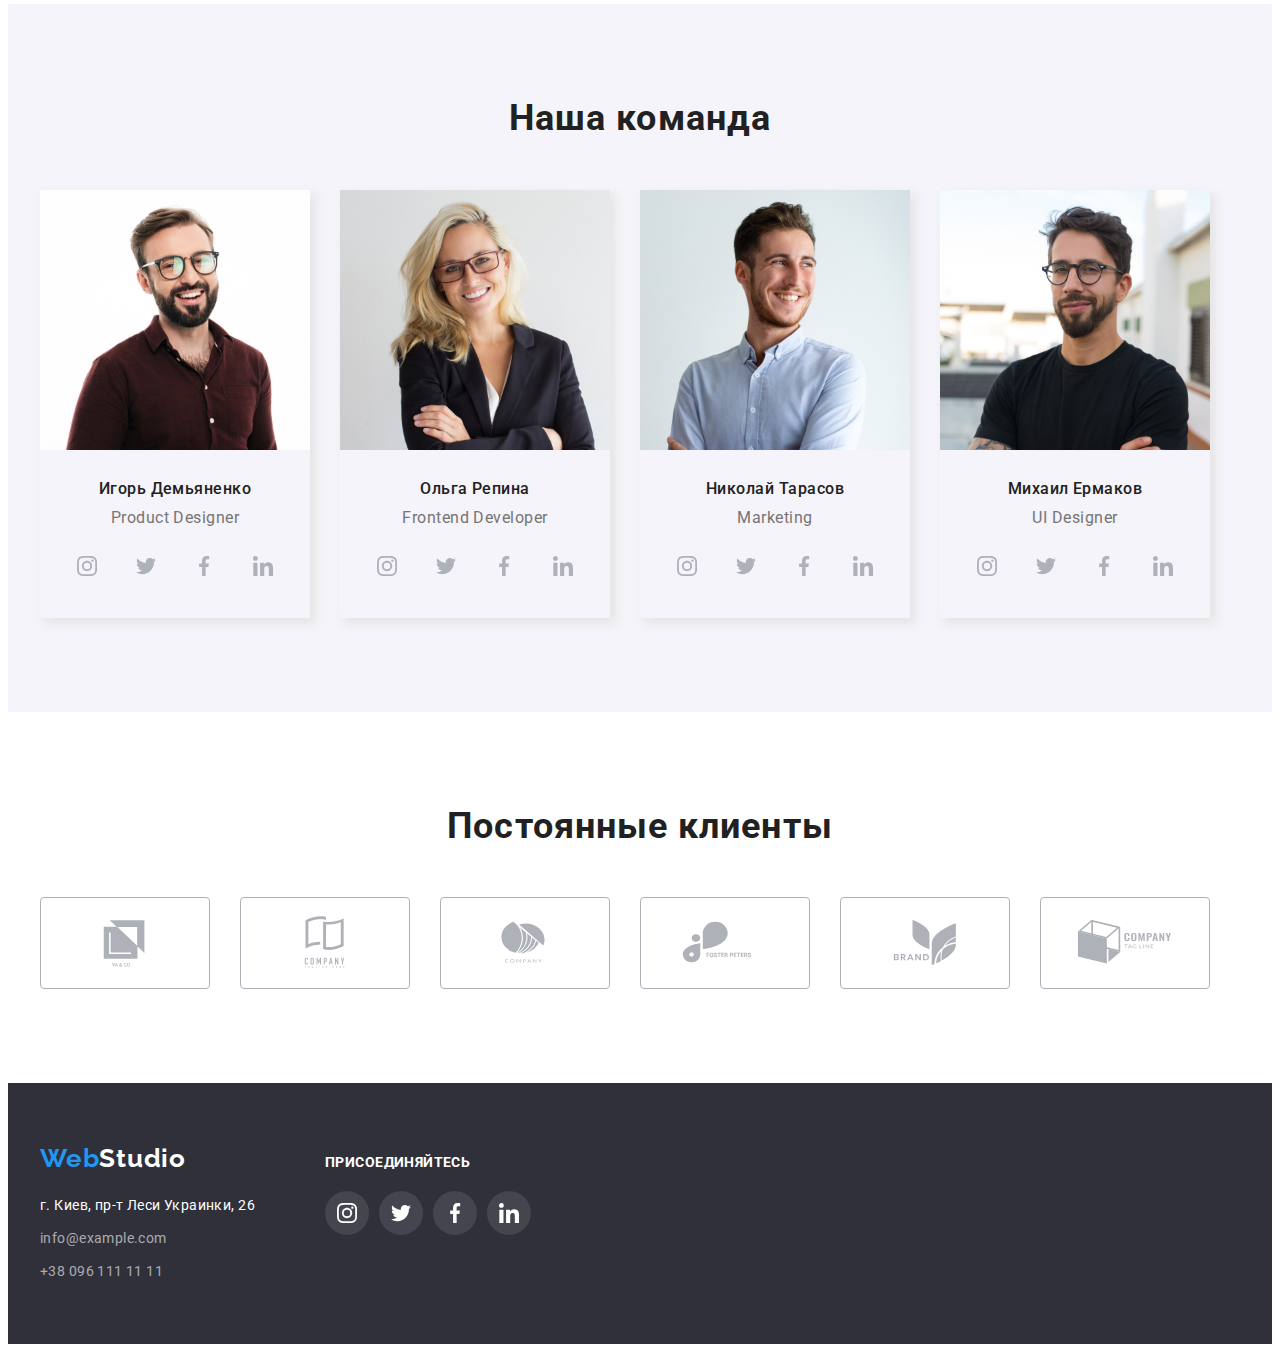
==== commit f40a7cf5: "1" ====
--- a/index.html
+++ b/index.html
@@ -389,6 +389,9 @@
         </div>
     </footer>
 
+    <div class="backdrop">
+    <div class="modal"></div>
+    </div>
         </body>
         </html>
 
--- a/CSS/styles.css
+++ b/CSS/styles.css
@@ -401,6 +401,24 @@
   margin-left: 30px;
 }
 
+.about-list-item-photo: {
+  position: relative;
+}
+
+.about-list-item-photo::before {
+  display: inline-block;
+  content: "ssssss";
+
+  position: absolute;
+  bottom: 0;
+  left: 0;
+  width: 100%;
+  height: 100%;
+  background-color: rgba(47, 48, 58, 0.8);
+
+  opacity: %;
+}
+
 /*end about section*/
 
 /*team section*/
@@ -450,21 +468,6 @@
 
 .team-list-item-photo {
   /*  margin-bottom: 30px; */
-  position: relative;
-}
-
-.about-list-item-photo::before {
-  display: inline-block;
-  content: "";
-
-  position: absolute;
-  bottom: 0;
-  left: 0;
-  width: 100%;
-  height: 100%;
-  background-color: rgba(47, 48, 58, 0.8);
-
-  opacity: 0;
 }
 
 .team-list-item-dicription {
@@ -838,3 +841,27 @@
   color: var(--contacts-and-discriptions-color);
 }
 /*  end portfolio section*/
+
+/* modal window*/
+.backdrop {
+  position: fixed;
+  width: 100vw;
+  height: 100vw;
+  top: 0;
+  left: 0;
+  background-color: rgba(0, 0, 0, 0.2);
+  z-index: 100;
+}
+
+.modal {
+  position: absolute;
+  top: 50%;
+  left: 50%;
+  transform: translate(-50%, -50%);
+
+  width: 528px;
+  height: 581px;
+  background-color: #ffffff;
+}
+
+/* end modal window*/
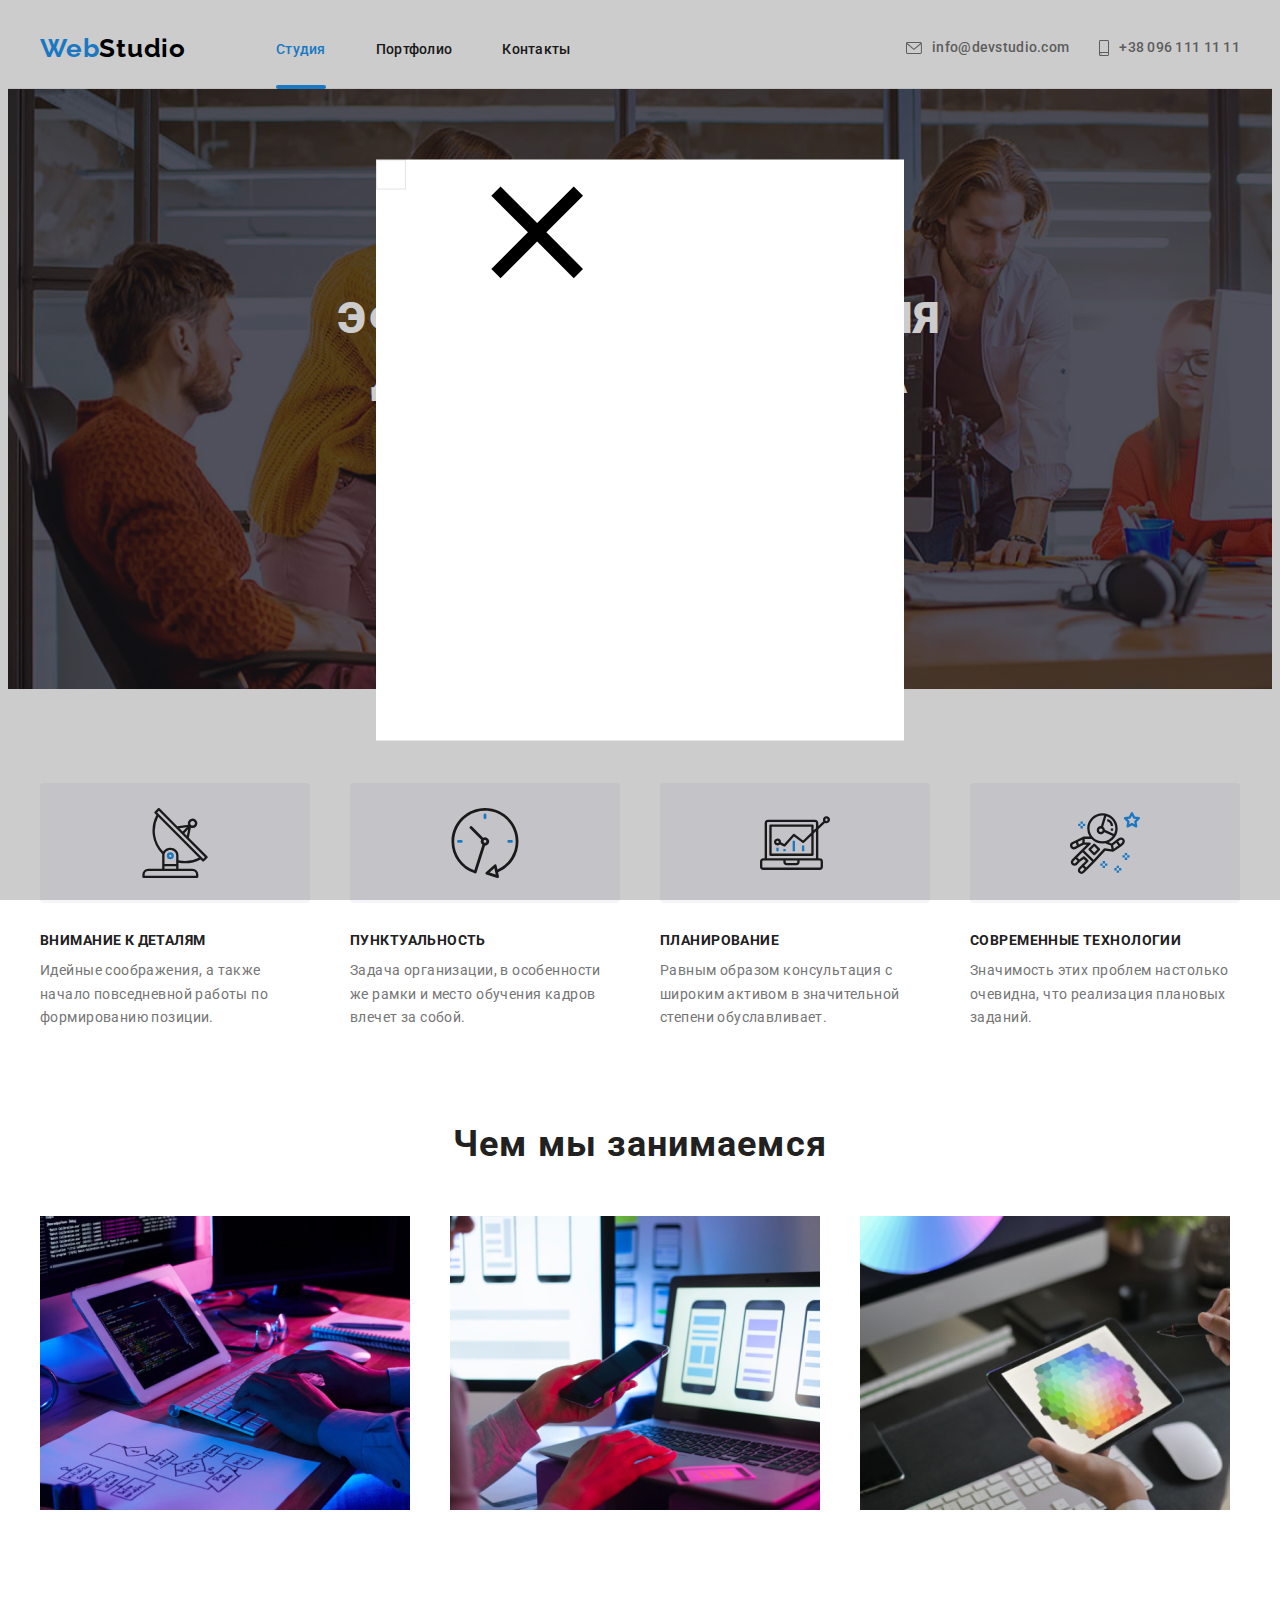
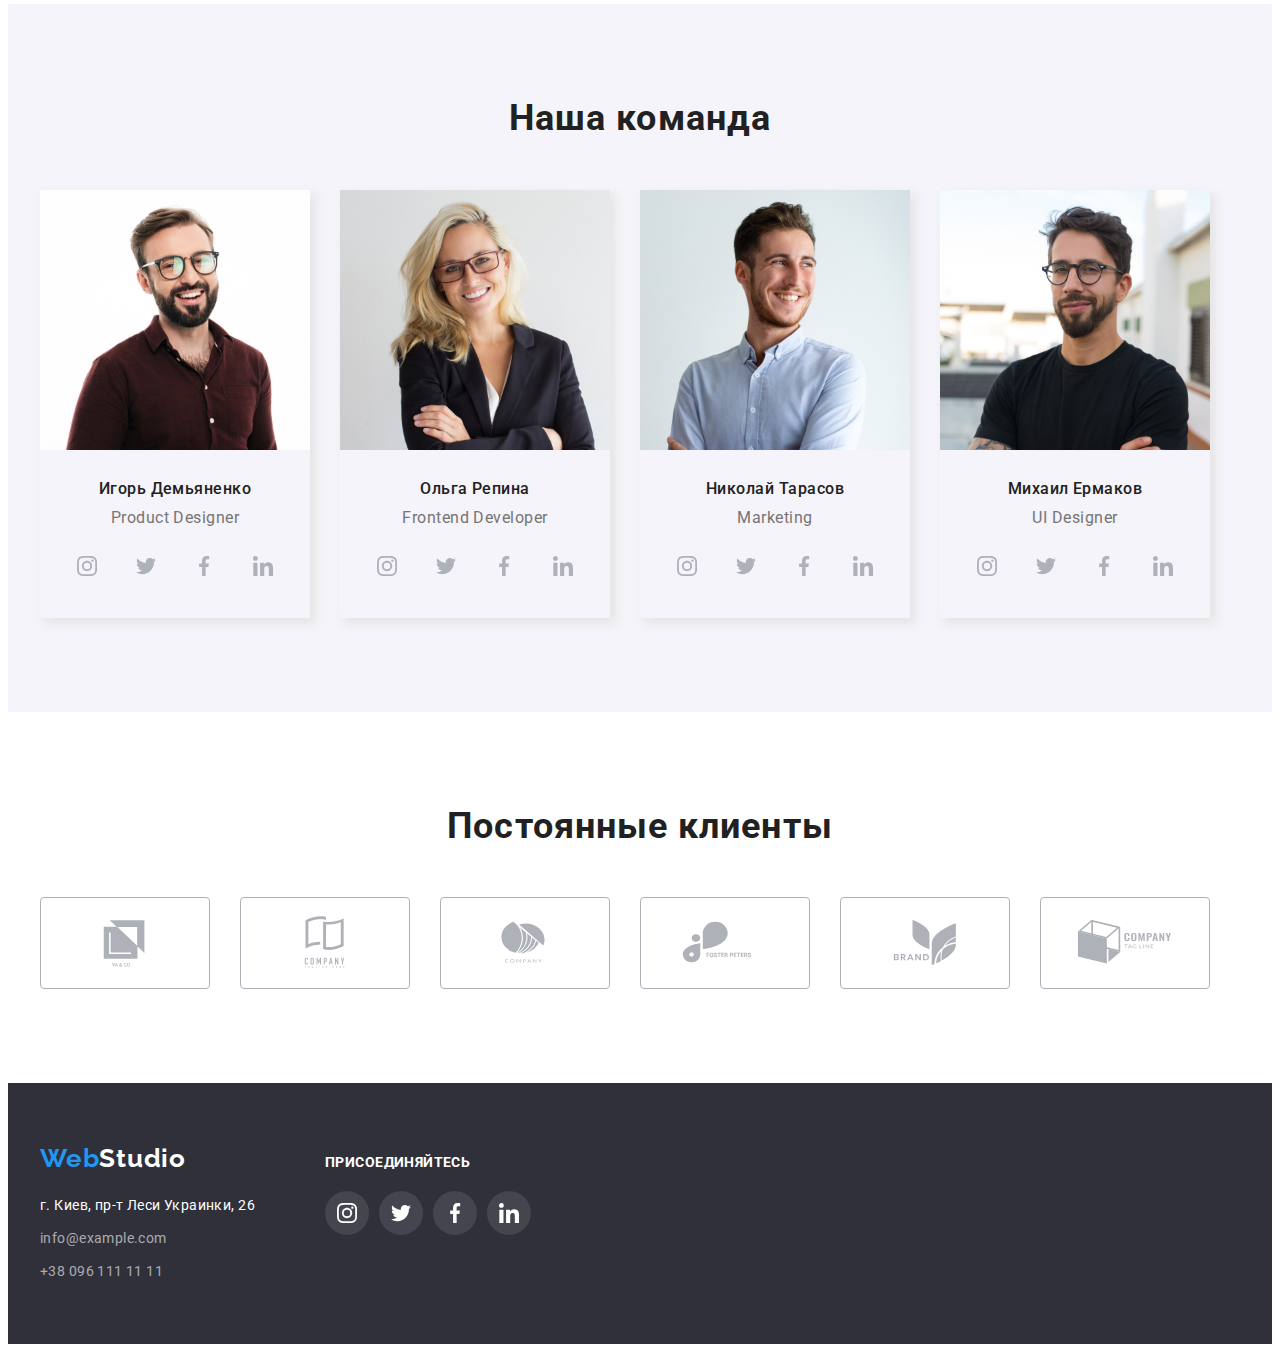
==== commit 874c150b: "2" ====
--- a/index.html
+++ b/index.html
@@ -390,7 +390,11 @@
     </footer>
 
     <div class="backdrop">
-    <div class="modal"></div>
+    <div class="modal"> <button type="button" class="modal-close-btn" > <svg>
+        <use href="./images/sprite.svg#icon-close-black-18dp-2-1"> </use>
+    </svg>
+        </button>
+            </div>
     </div>
         </body>
         </html>
--- a/CSS/styles.css
+++ b/CSS/styles.css
@@ -399,15 +399,15 @@
   flex-basis: calc((100% - 90px) / 3);
   margin-top: 30px;
   margin-left: 30px;
+  position: relative;
 }
 
 .about-list-item-photo: {
-  position: relative;
 }
 
 .about-list-item-photo::before {
   display: inline-block;
-  content: "ssssss";
+  content: "";
 
   position: absolute;
   bottom: 0;
@@ -415,8 +415,6 @@
   width: 100%;
   height: 100%;
   background-color: rgba(47, 48, 58, 0.8);
-
-  opacity: %;
 }
 
 /*end about section*/
@@ -846,7 +844,7 @@
 .backdrop {
   position: fixed;
   width: 100vw;
-  height: 100vw;
+  height: 100vh;
   top: 0;
   left: 0;
   background-color: rgba(0, 0, 0, 0.2);
@@ -864,4 +862,12 @@
   background-color: #ffffff;
 }
 
+.modal-close-btn {
+  width: 30px;
+  height: 30px;
+  background-color: transparent;
+  border: 1px solid rgba(0, 0, 0, 0.1);
+  cursor: pointer;
+}
+
 /* end modal window*/
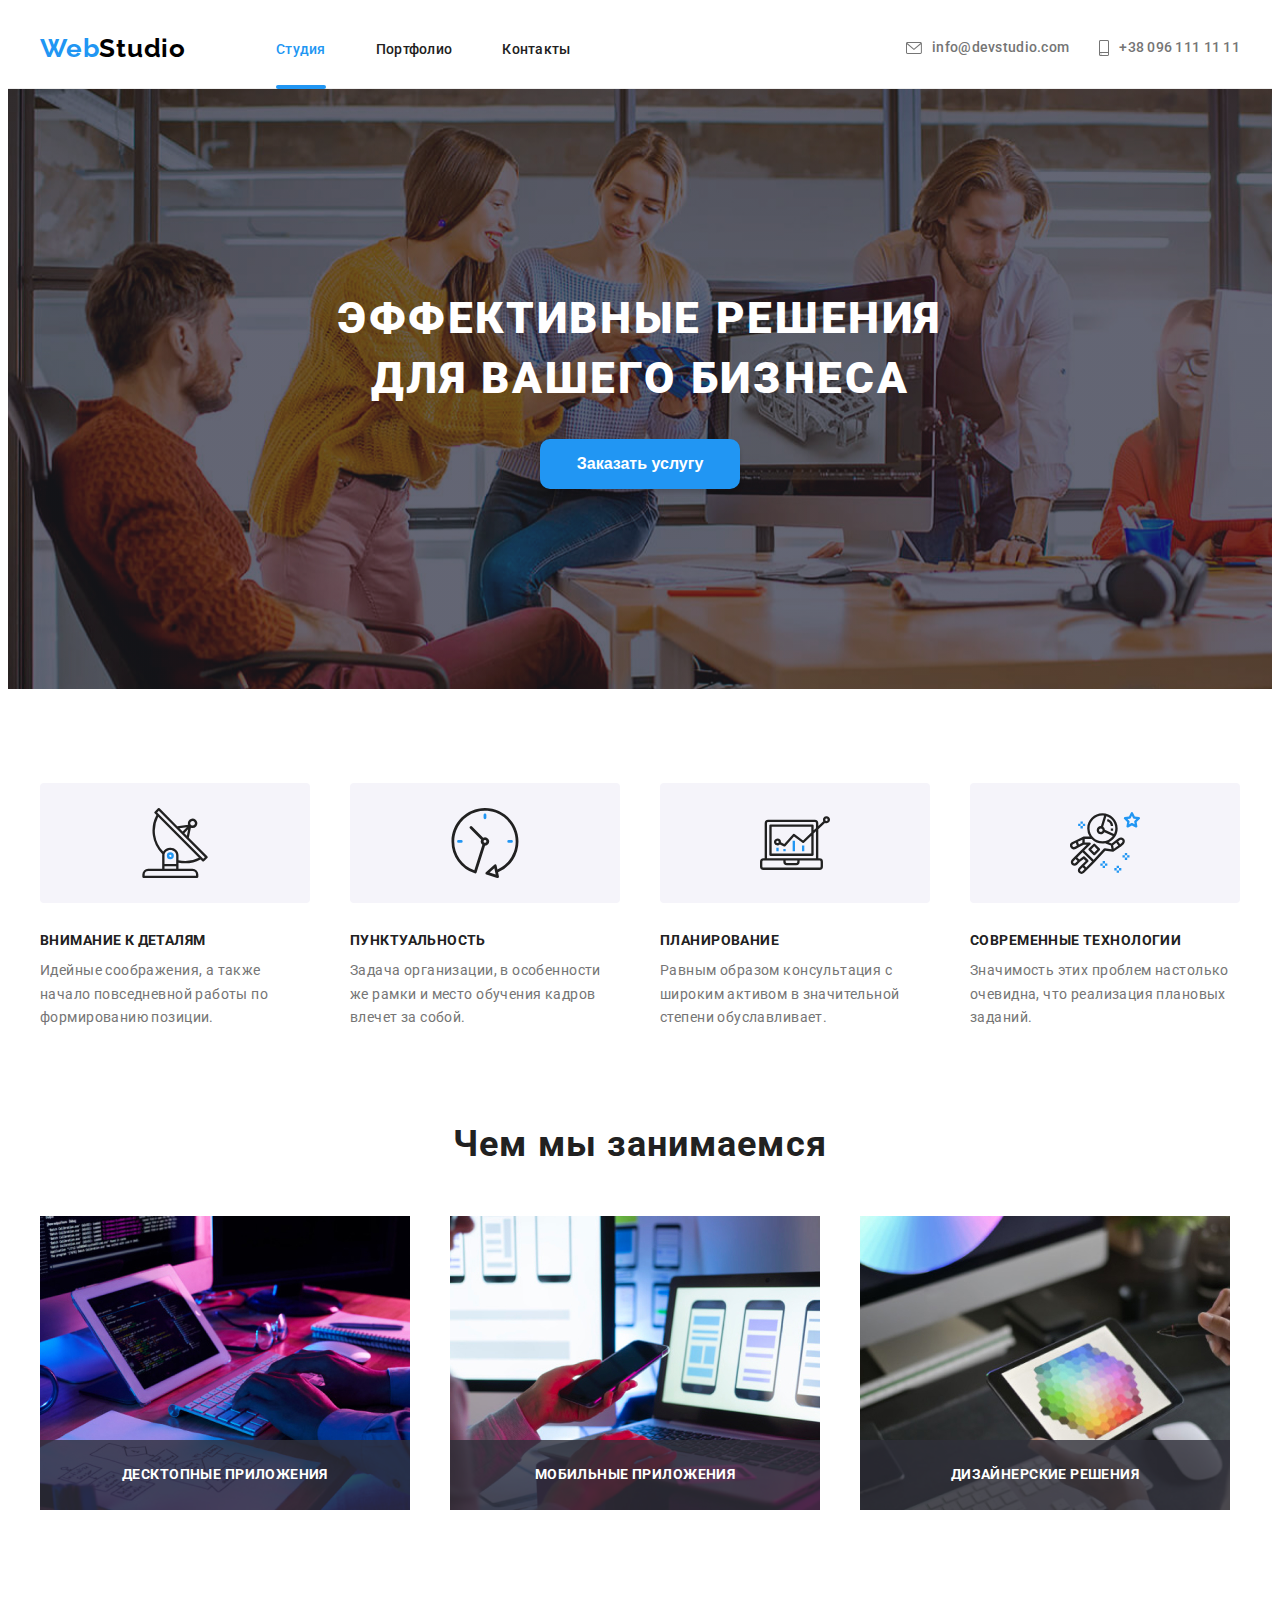
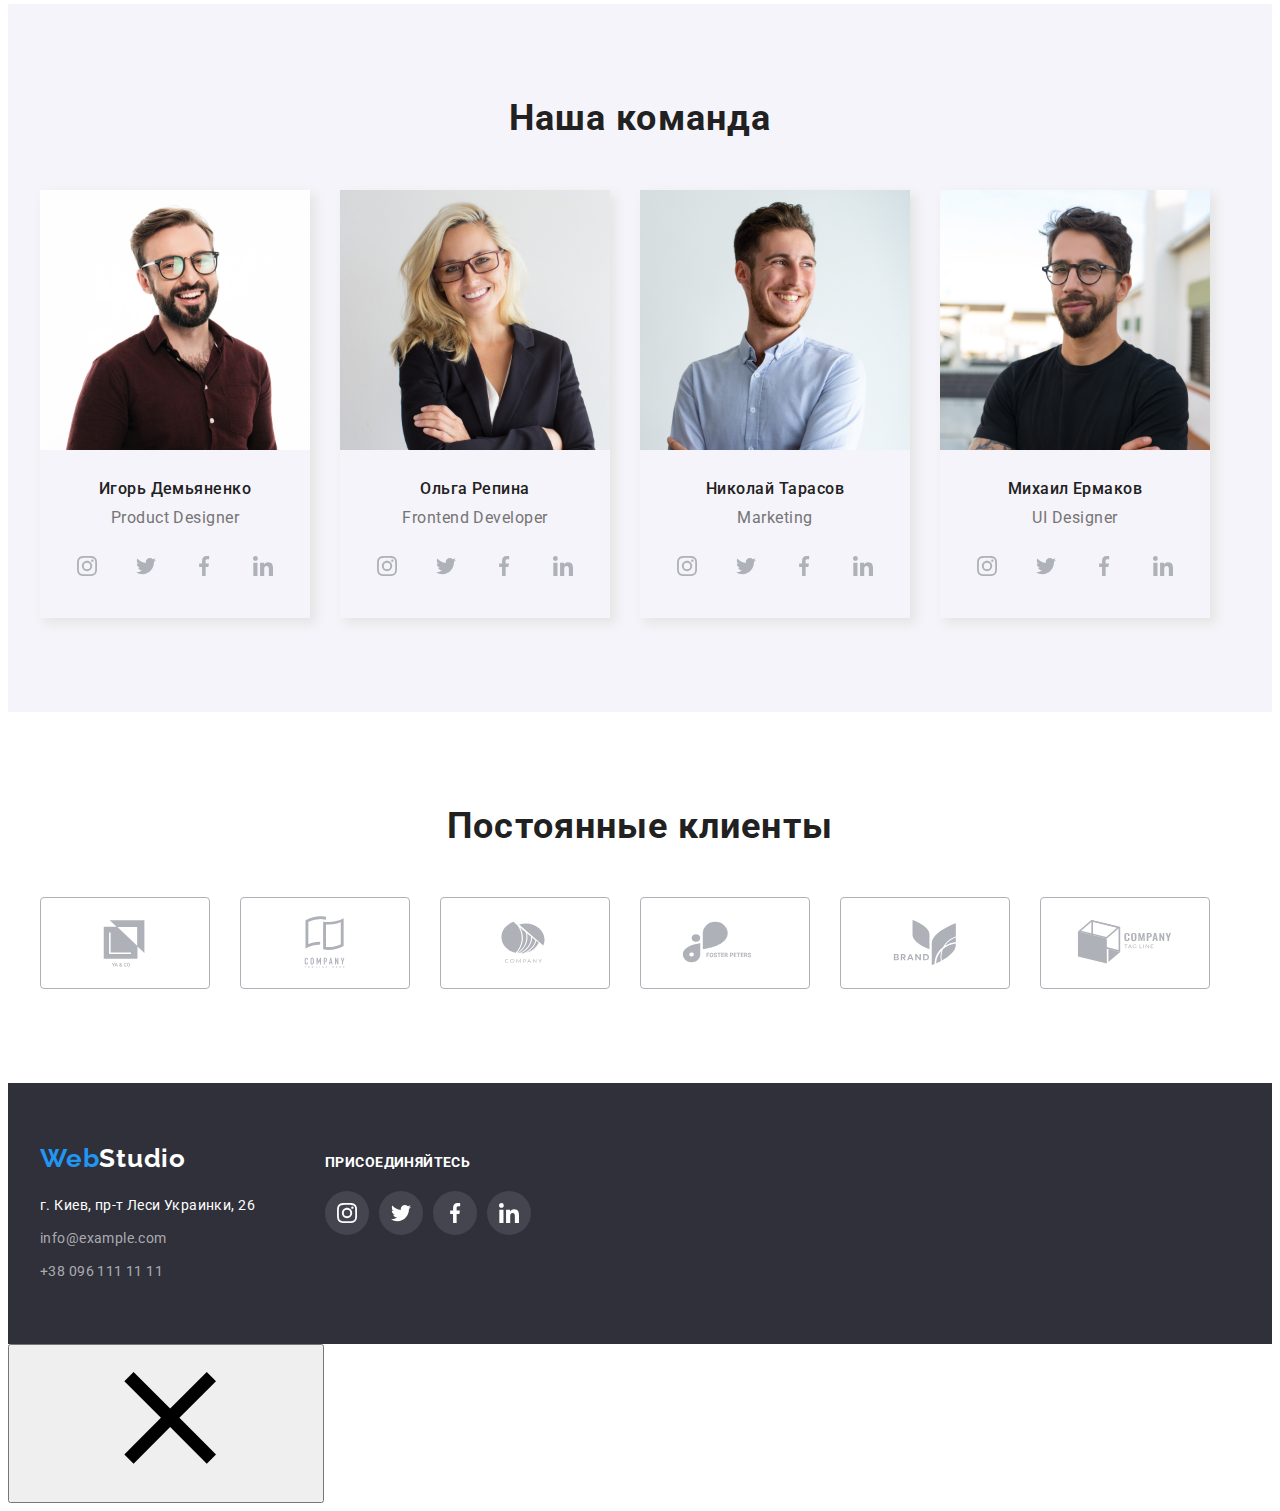
==== commit 967fce40: "3" ====
--- a/index.html
+++ b/index.html
@@ -113,12 +113,15 @@
             <h2 class="about-title" id="Портфолио">Чем мы занимаемся</h2>
         
             <ul class="about-list list">
-            <li class="about-list-item"><img class="about-list-item-photo" src="./images/about/about1.jpg"
-                    alt="пишет на клавиатуре" width="370" height="294"></li>
+            <li class="about-list-item"> <img class="about-list-item-photo" src="./images/about/about1.jpg"
+                    alt="пишет на клавиатуре" width="370" height="294">
+                       <div class="about-list-item-div"> <p class="about-list-item-title">Десктопные приложения</p> </div></li>
             <li class="about-list-item"><img class="about-list-item-photo" src="./images/about/about2.jpg"
-                    alt="смотрит на телефон" width="370" height="294"></li>
+                    alt="смотрит на телефон" width="370" height="294">
+               <div class="about-list-item-div"><p class="about-list-item-title">Мобильные приложения</p></div></li>
             <li class="about-list-item"><img class="about-list-item-photo" src="./images/about/about3.jpg"
-                    alt="смотрит на планшет" width="370" height="294"></li>
+                    alt="смотрит на планшет" width="370" height="294">
+               <div class="about-list-item-div"> <p class="about-list-item-title"> Дизайнерские решения</p></div></li>
         </ul>
     </div>
         
--- a/CSS/styles.css
+++ b/CSS/styles.css
@@ -403,19 +403,45 @@
 }
 
 .about-list-item-photo: {
-}
-
-.about-list-item-photo::before {
-  display: inline-block;
-  content: "";
-
+  
+}
+.about-list-item-title {
+  width: 100%;
+  height: 16px;
+
+font-weight: 700;
+font-size: 14px;
+line-height: 1.14;
+text-align: center;
+letter-spacing: 0.03em;
+text-transform: uppercase;
+color: #FFFFFF;
+
+padding: 27px, 82px, 27px, 82px;
+
+
+}
+
+
+  
+
+
+.about-list-item-div {
   position: absolute;
   bottom: 0;
   left: 0;
-  width: 100%;
-  height: 100%;
-  background-color: rgba(47, 48, 58, 0.8);
-}
+
+  display: flex;
+justify-content: center;
+align-items: center;
+  width: 370px;
+  height: 70px;
+  background: rgba(47, 48, 58, 0.8);
+  opacity: 1;
+ 
+}
+
+
 
 /*end about section*/
 
@@ -838,10 +864,29 @@
   letter-spacing: 0.03em;
   color: var(--contacts-and-discriptions-color);
 }
+
+.portfolio-photofilter-list-item {
+  position: relative;
+}
+
+.portfolio-overlay {
+  position: absolute;
+  top: 0;
+  left: 0;
+    width: 100%;
+    height: 294px;
+
+  color: #ffffff;
+background-color: rgb(33, 150, 243, 0.5);
+padding: 24px;
+
+}
+
+
 /*  end portfolio section*/
 
 /* modal window*/
-.backdrop {
+/*.backdrop {
   position: fixed;
   width: 100vw;
   height: 100vh;
@@ -868,6 +913,7 @@
   background-color: transparent;
   border: 1px solid rgba(0, 0, 0, 0.1);
   cursor: pointer;
+  border-radius: 50%;  */
 }
 
 /* end modal window*/
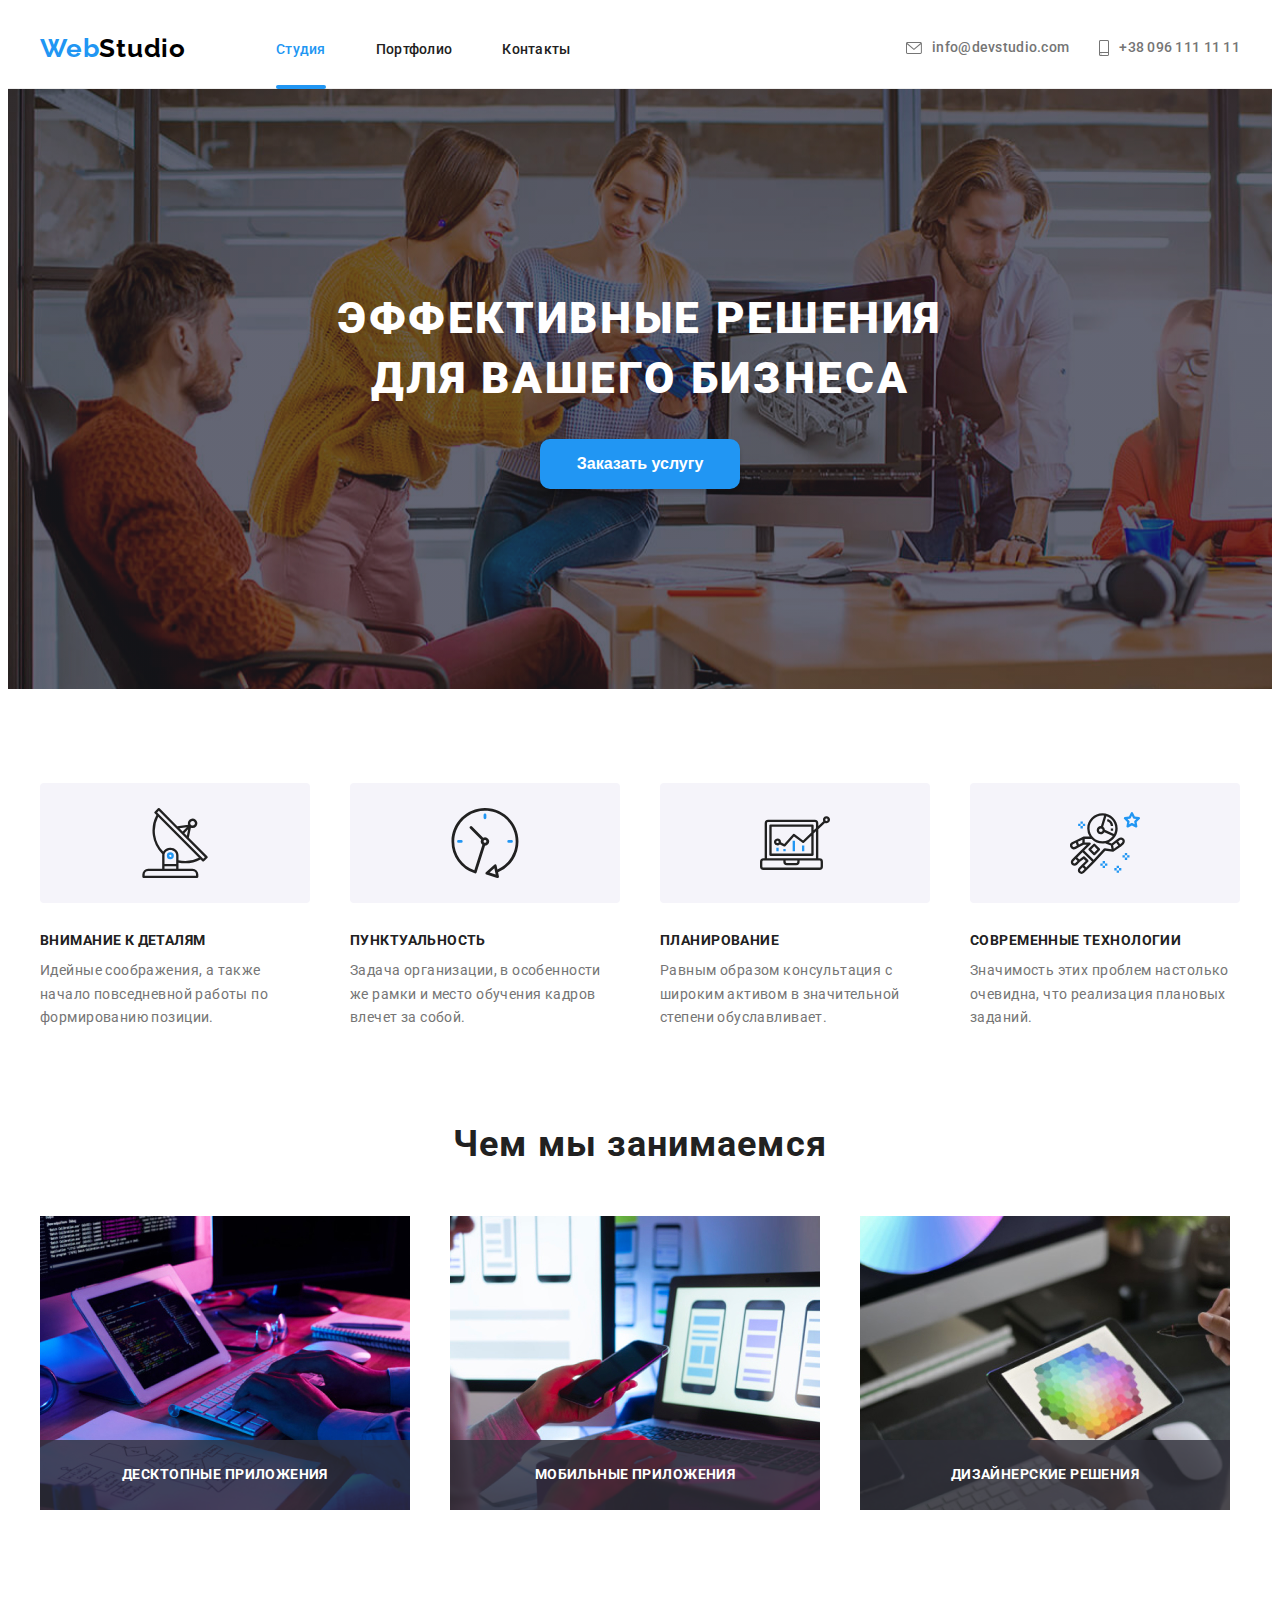
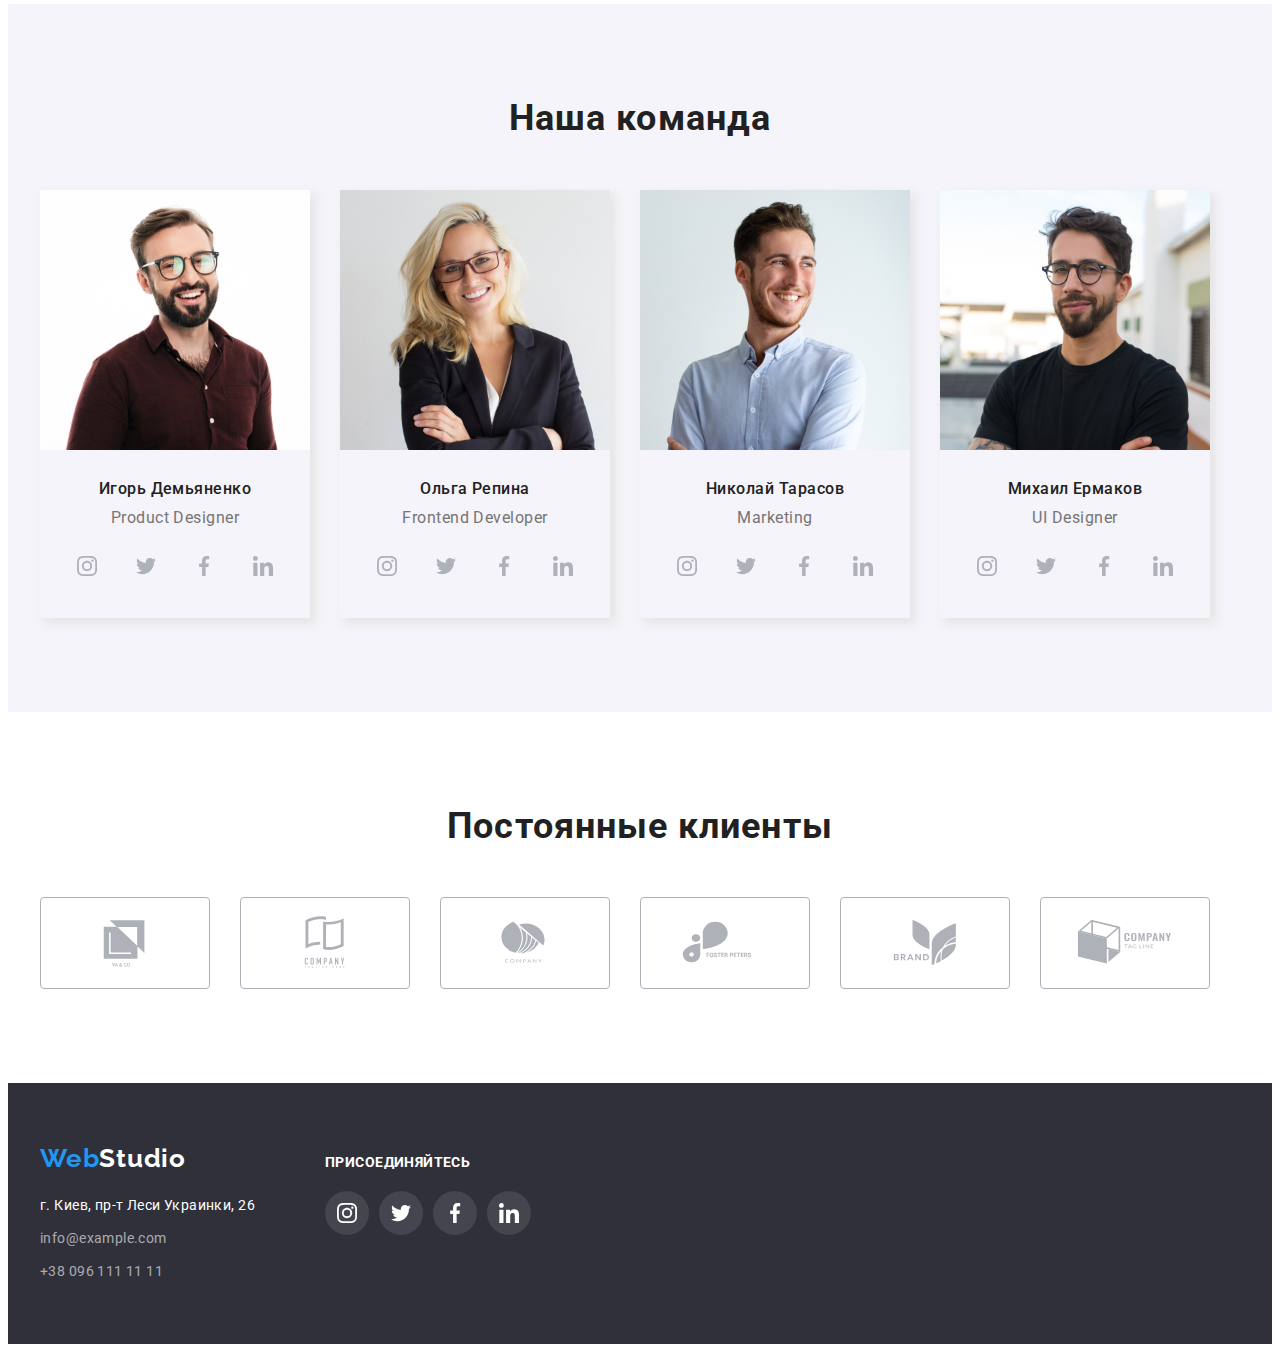
==== commit 6eb1154b: "3" ====
--- a/index.html
+++ b/index.html
@@ -53,7 +53,7 @@
          <!-- hero section -->
             <section class="hero section">
                 <div class="container"><h1 class="hero-title" id="Студия">Эффективные решения <br> для вашего бизнеса</h1>
-                <button class="modal-btn" type="button">Заказать услугу</button>
+                <button class="modal-btn" type="button" data-modal-open>Заказать услугу</button>
                 </div>
              </section>
     
@@ -392,13 +392,15 @@
         </div>
     </footer>
 
-    <div class="backdrop">
-    <div class="modal"> <button type="button" class="modal-close-btn" > <svg>
+    <div class="backdrop is-hidden " data-modal >
+    <div class="modal"> <button type="button" data-modal-close class="modal-close-btn" > <svg>
         <use href="./images/sprite.svg#icon-close-black-18dp-2-1"> </use>
     </svg>
         </button>
             </div>
     </div>
+
+    <script src="./js/modal.js"></script>
         </body>
         </html>
 
--- a/CSS/styles.css
+++ b/CSS/styles.css
@@ -403,28 +403,21 @@
 }
 
 .about-list-item-photo: {
-  
 }
 .about-list-item-title {
   width: 100%;
   height: 16px;
 
-font-weight: 700;
-font-size: 14px;
-line-height: 1.14;
-text-align: center;
-letter-spacing: 0.03em;
-text-transform: uppercase;
-color: #FFFFFF;
-
-padding: 27px, 82px, 27px, 82px;
-
-
-}
-
-
-  
-
+  font-weight: 700;
+  font-size: 14px;
+  line-height: 1.14;
+  text-align: center;
+  letter-spacing: 0.03em;
+  text-transform: uppercase;
+  color: #ffffff;
+
+  padding: 27px, 82px, 27px, 82px;
+}
 
 .about-list-item-div {
   position: absolute;
@@ -432,16 +425,13 @@
   left: 0;
 
   display: flex;
-justify-content: center;
-align-items: center;
+  justify-content: center;
+  align-items: center;
   width: 370px;
   height: 70px;
   background: rgba(47, 48, 58, 0.8);
   opacity: 1;
- 
-}
-
-
+}
 
 /*end about section*/
 
@@ -865,28 +855,43 @@
   color: var(--contacts-and-discriptions-color);
 }
 
-.portfolio-photofilter-list-item {
-  position: relative;
+.portfolio-photofilter-list-item-photo:hover .portfolio-overlay,
+.portfolio-photofilter-list-item-photo:focus .portfolio-overlay {
+  transform: translateY(0%);
 }
 
 .portfolio-overlay {
   position: absolute;
   top: 0;
   left: 0;
-    width: 100%;
-    height: 294px;
+  width: 100%;
+  height: 100%;
+
+  font-weight: 400;
+  font-size: 18px;
+  line-height: 1.5;
 
   color: #ffffff;
-background-color: rgb(33, 150, 243, 0.5);
-padding: 24px;
-
-}
-
+  background-color: rgb(33, 150, 243, 0.5);
+  padding-top: 63px;
+  padding-right: 24px;
+  padding-left: 24px;
+
+  overflow: auto;
+  transform: translateY(100%);
+
+  transition: transform, 250ms, linear;
+}
+
+.div-portfolio-overlay {
+  position: relative;
+  overflow: hidden;
+}
 
 /*  end portfolio section*/
 
 /* modal window*/
-/*.backdrop {
+.backdrop {
   position: fixed;
   width: 100vw;
   height: 100vh;
@@ -905,6 +910,7 @@
   width: 528px;
   height: 581px;
   background-color: #ffffff;
+  border-radius: 1%;
 }
 
 .modal-close-btn {
@@ -913,7 +919,17 @@
   background-color: transparent;
   border: 1px solid rgba(0, 0, 0, 0.1);
   cursor: pointer;
-  border-radius: 50%;  */
+  border-radius: 50%;
+  position: absolute;
+  top: 8px;
+  right: 8px;
+  padding: 0;
+}
+
+.is-hidden {
+  opacity: 0;
+  visibility: hidden;
+  pointer-events: none;
 }
 
 /* end modal window*/
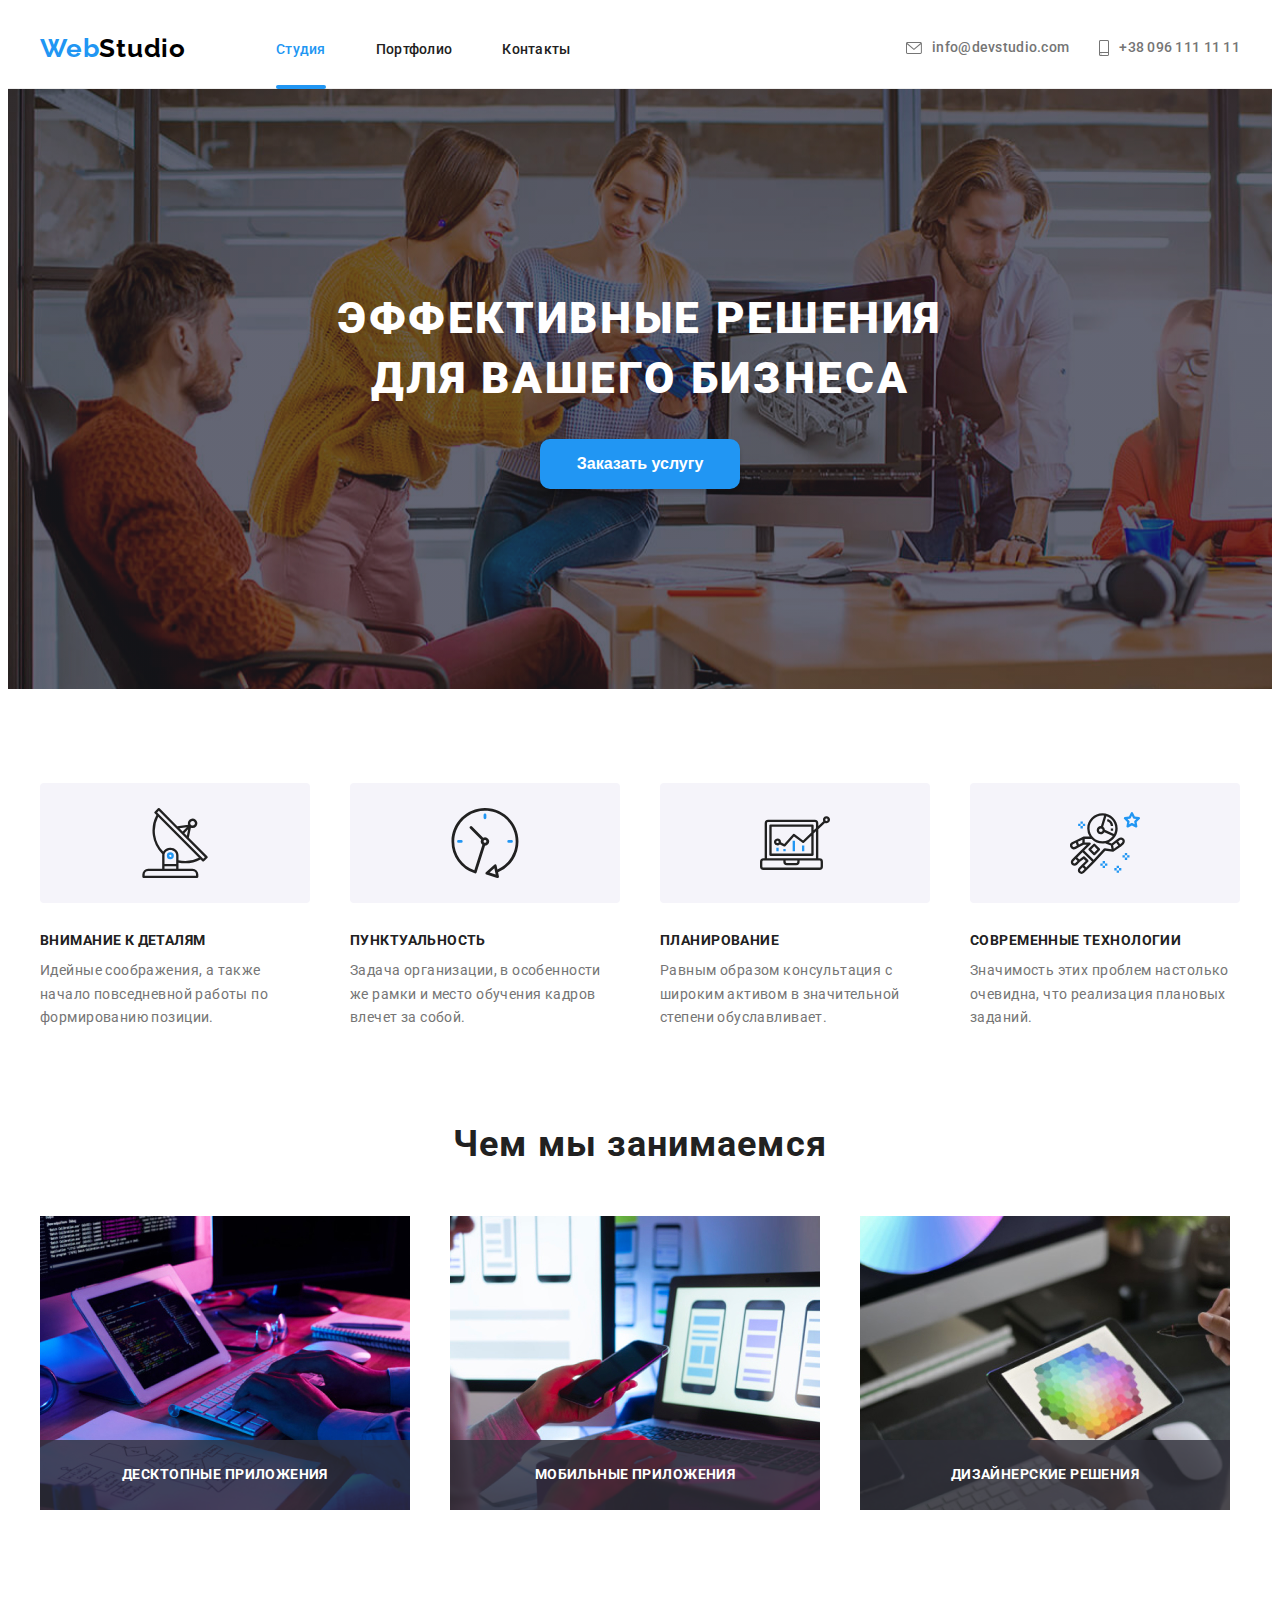
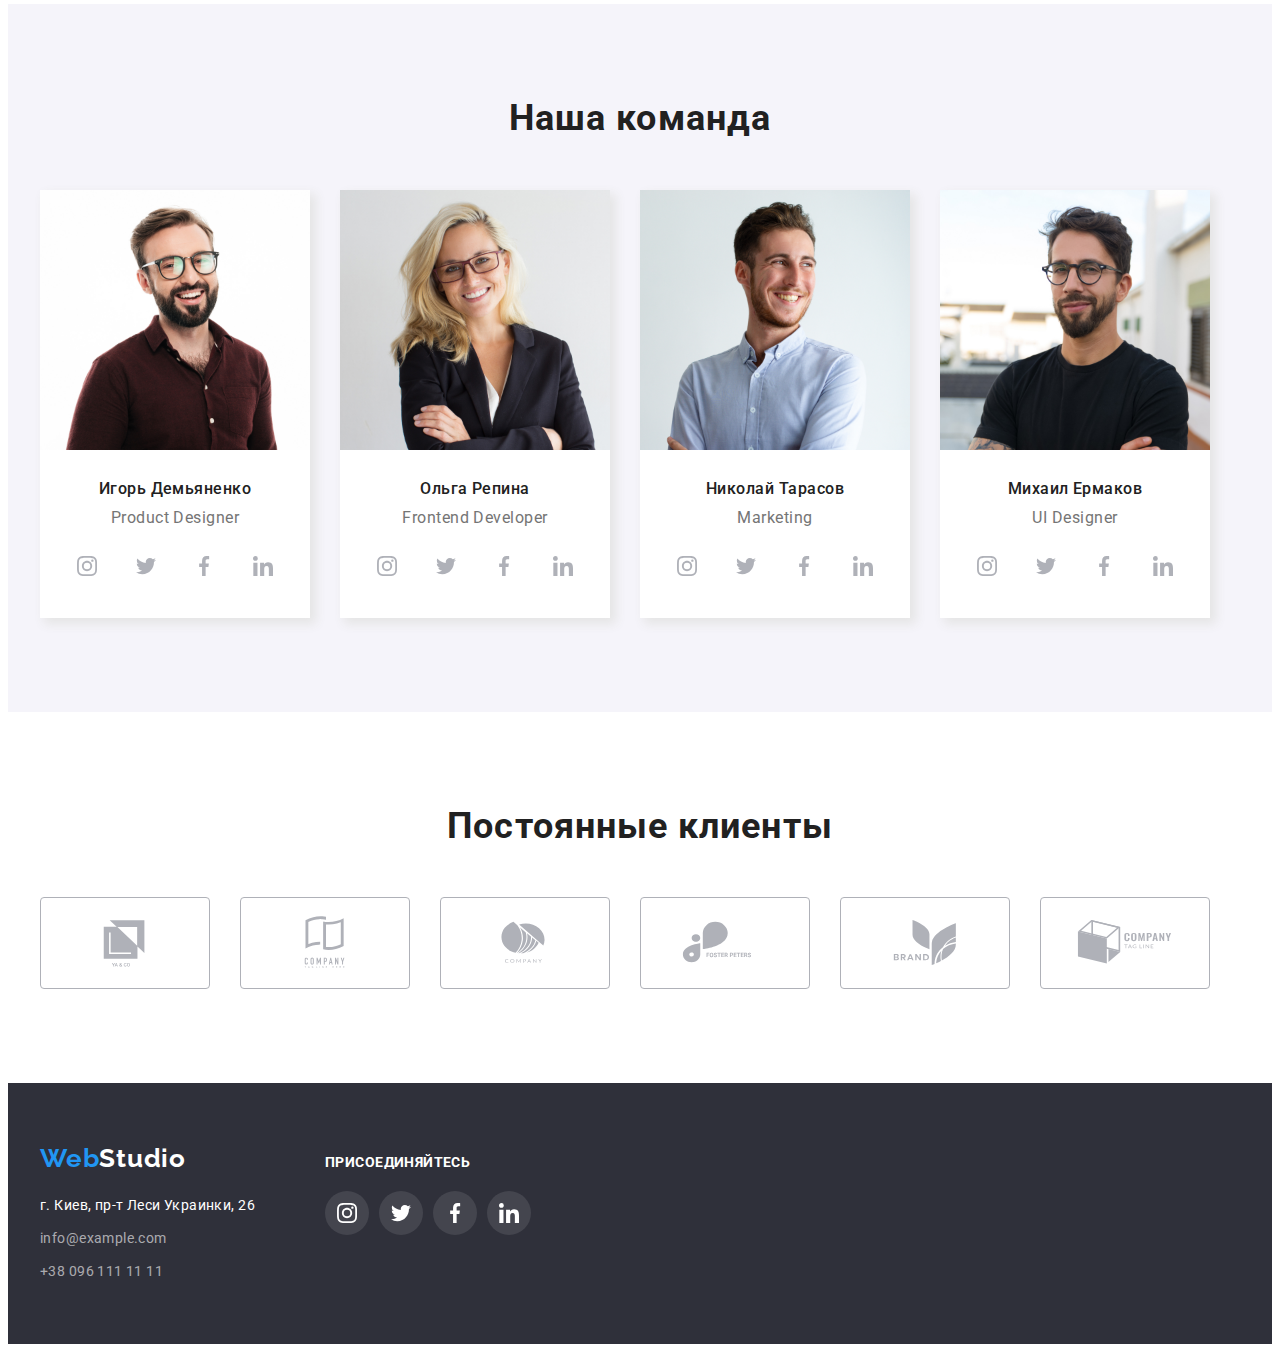
==== commit efd09311: "1" ====
--- a/index.html
+++ b/index.html
@@ -393,7 +393,7 @@
     </footer>
 
     <div class="backdrop is-hidden " data-modal >
-    <div class="modal"> <button type="button" data-modal-close class="modal-close-btn" > <svg>
+    <div class="modal"> <button type="button" data-modal-close class="modal-close-btn" > <svg class="modal-close-btn-svg">
         <use href="./images/sprite.svg#icon-close-black-18dp-2-1"> </use>
     </svg>
         </button>
--- a/CSS/styles.css
+++ b/CSS/styles.css
@@ -478,6 +478,7 @@
   margin-left: 30px;
 
   box-shadow: 5px 5px 10px 1px #e5e5e5;
+  background: #ffffff;
 }
 
 .team-list-item-photo {
@@ -784,6 +785,10 @@
 
   width: 270px;
   border: 1px;
+
+  transition-property: box-shadow;
+  transition-duration: var(--transition-duration);
+  transition-timing-function: var(--transition-timing-function);
 }
 
 .portfolio-photofilter-list-item:hover,
@@ -807,7 +812,7 @@
   border: none;
   border-radius: 5px;
 
-  transition-property: color, background-color;
+  transition-property: color, background-color, box-shadow;
   transition-duration: var(--transition-duration);
   transition-timing-function: var(--transition-timing-function);
 }
@@ -880,7 +885,7 @@
   overflow: auto;
   transform: translateY(100%);
 
-  transition: transform, 250ms, linear;
+  transition: transform 250ms linear;
 }
 
 .div-portfolio-overlay {
@@ -899,6 +904,12 @@
   left: 0;
   background-color: rgba(0, 0, 0, 0.2);
   z-index: 100;
+
+  opacity: 1;
+  visibility: visible;
+  pointer-events: auto;
+
+  transition: opacity 250ms linear, vissbility 250ms linear;
 }
 
 .modal {
@@ -925,6 +936,10 @@
   right: 8px;
   padding: 0;
 }
+.modal-close-btn-svg {
+  width: 11px;
+  height: 11px;
+}
 
 .is-hidden {
   opacity: 0;
